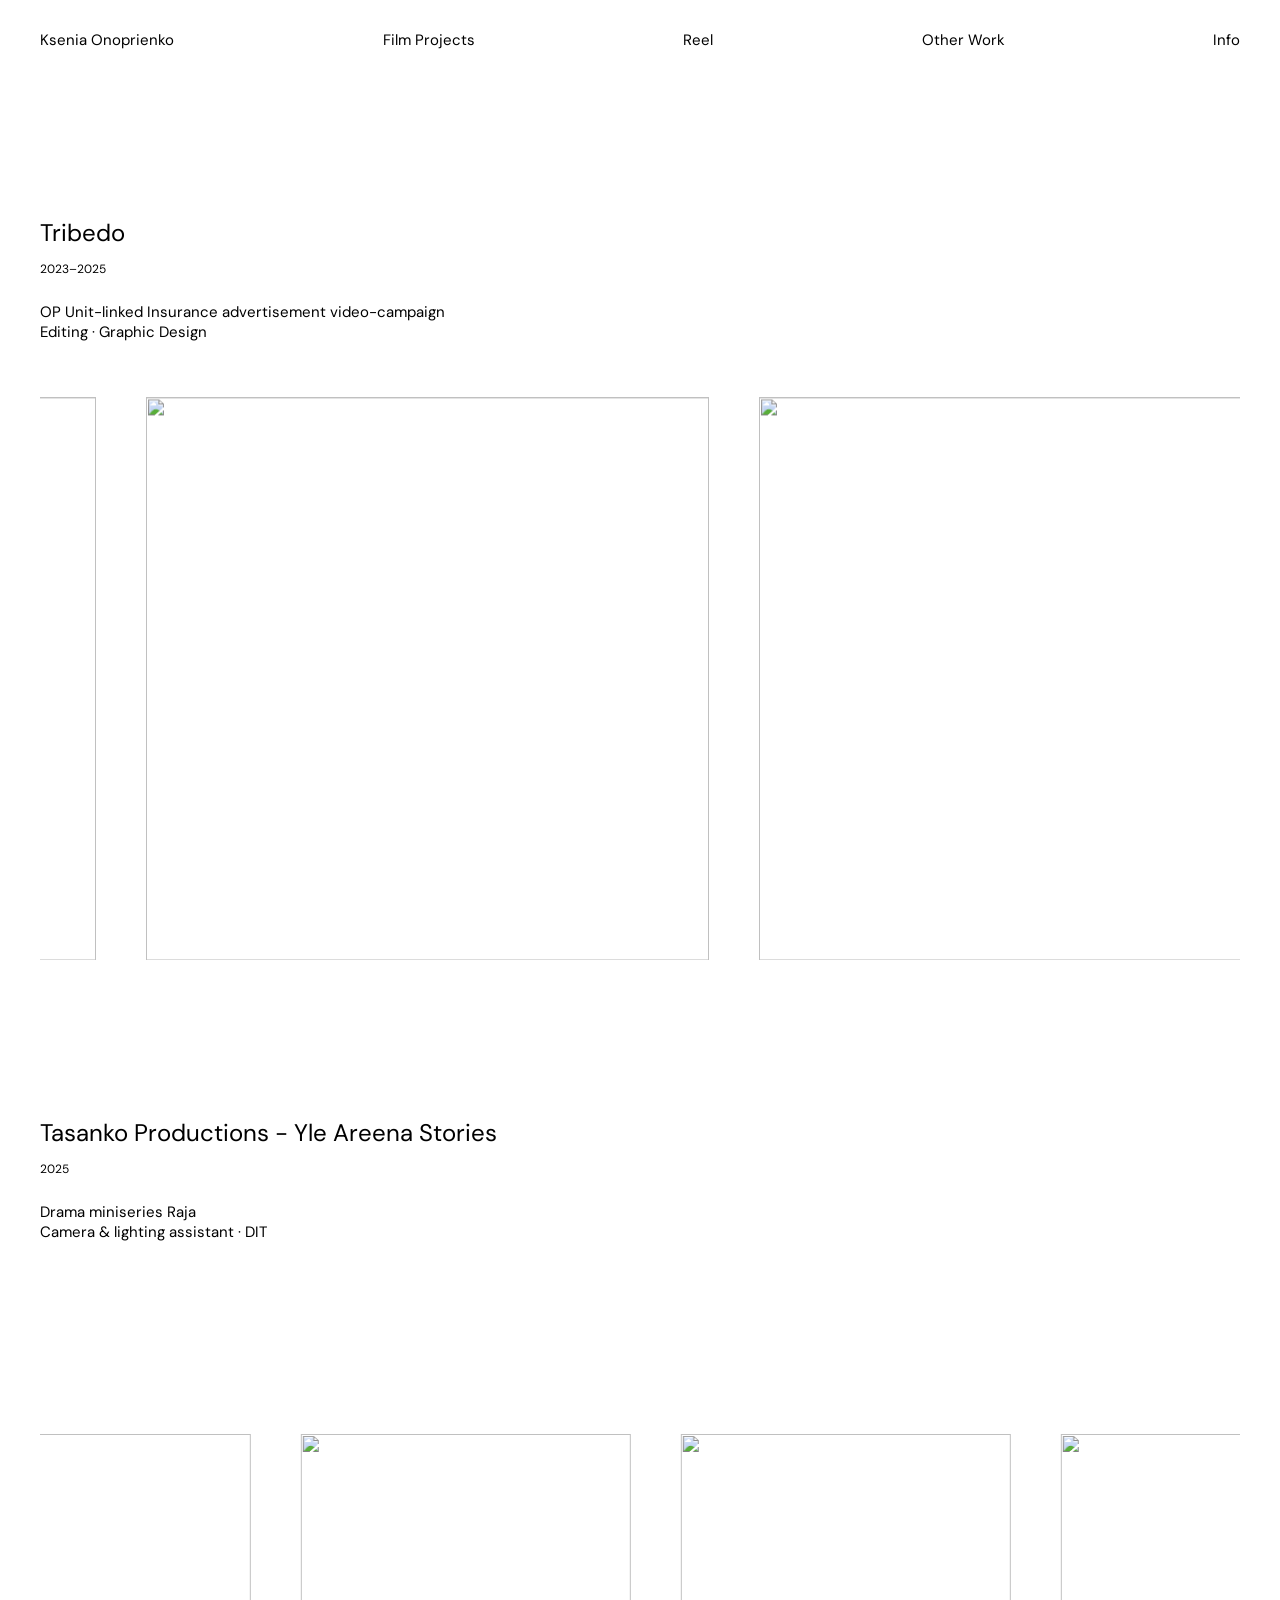
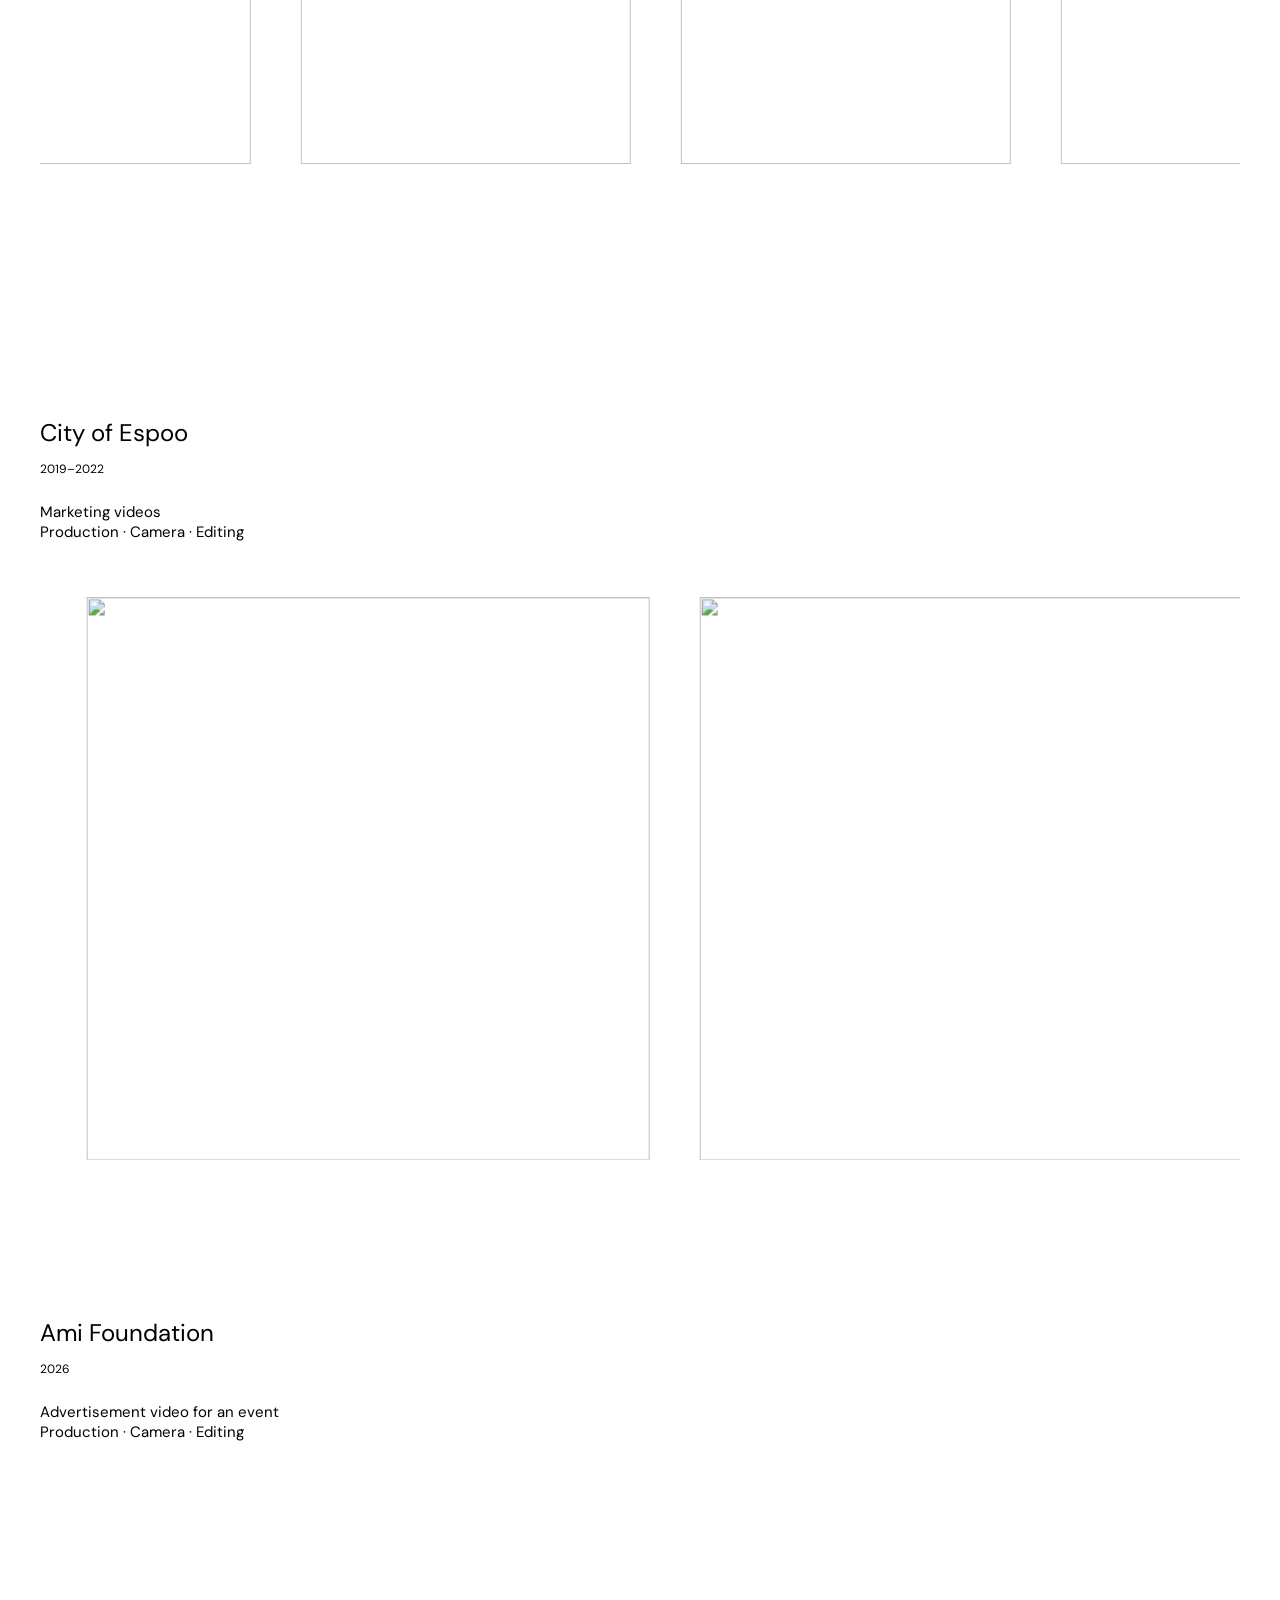
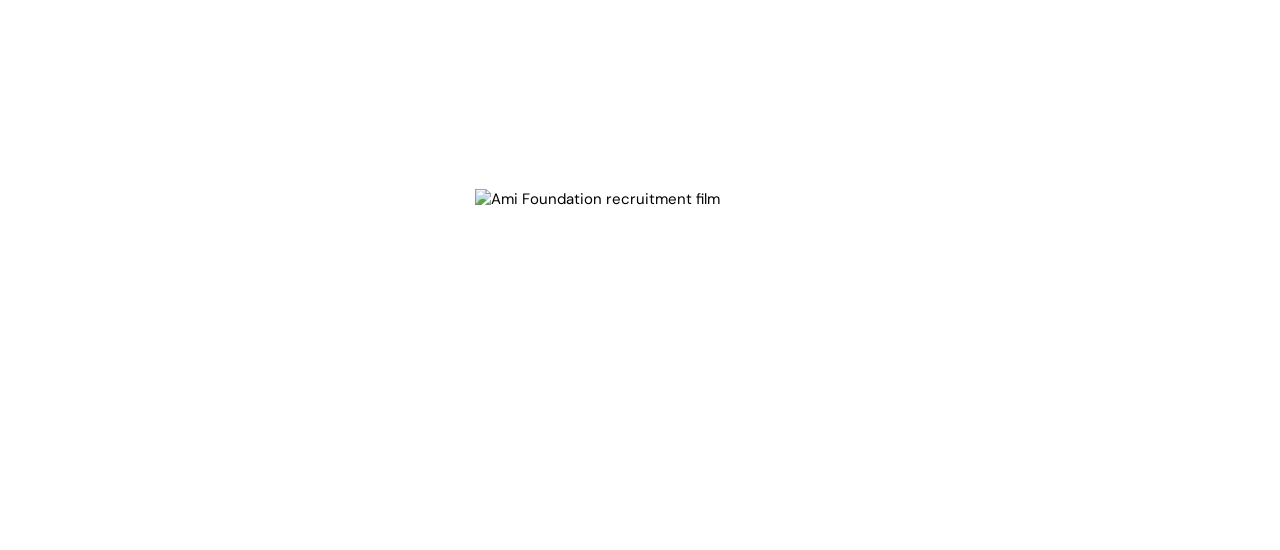
==== commercial.html @ 5c2813d4 "Add files via upload" ====
<!DOCTYPE html>
<html lang="en">

<head>

    <meta charset="UTF-8">

    <meta
        name="viewport"
        content="width=device-width, initial-scale=1.0"
    >

    <title>Commercial — Ksenia Onoprienko</title>

    <link
        rel="stylesheet"
        href="style.css"
    >

</head>


<body class="commercial-page">


<header>

    <nav>

        <!-- NAME -->

        <div class="site-name">

            <a href="index.html">
                Ksenia Onoprienko
            </a>

        </div>


        <!-- FILM PROJECTS -->

        <div class="menu-item">

            <a
                href="index.html"
                class="menu-button"
            >
                Film Projects
            </a>

            <div class="dropdown">

                <a
                    href="#"
                    class="project-trigger"
                    data-project="nakilla"
                >
                    Näkillä on limaiset hiukset
                </a>

                <a
                    href="#"
                    class="project-trigger"
                    data-project="mun-makuun"
                >
                    Mun makuun
                </a>

                <a
                    href="#"
                    class="project-trigger"
                    data-project="limbo"
                >
                    Limbo
                </a>

                <a
                    href="#"
                    class="project-trigger"
                    data-project="out-of-memory"
                >
                    Out of Memory
                </a>

            </div>

        </div>


        <!-- REEL -->

        <div class="menu-item">

            <a
                href="reel.html"
                class="menu-button"
            >
                Reel
            </a>

        </div>


        <!-- OTHER WORK -->

        <div class="menu-item">

            <button
                class="menu-button"
                type="button"
            >
                Other Work
            </button>

            <div class="dropdown">

                <a href="commercial.html">
                    Commercial
                </a>

                <a href="graphicdesign.html">
                    Graphic Design
                </a>

                <a href="photography.html">
                    Photography
                </a>

            </div>

        </div>


        <!-- INFO -->

        <div class="menu-item">

            <a
                href="info.html"
                class="menu-button"
            >
                Info
            </a>

        </div>

    </nav>

</header>



<main class="commercial">


    <!-- =========================
         TRIBEDO
         ========================= -->

    <section class="commercial-project tribedo-project">

        <div class="commercial-heading">

            <h1>Tribedo</h1>

            <p>
                <span class="project-year">2023–2025</span>
                <br>
                OP Unit-linked Insurance advertisement video-campaign
                <br>
                <span class="project-role">Editing · Graphic Design</span>
            </p>

        </div>


        <div class="commercial-images">

            <img
                src="https://res.cloudinary.com/hhucbfrh/image/upload/f_auto,q_auto,w_1800/commercial_1.jpg"
                alt="Tribedo project"
            >

            <img
                src="https://res.cloudinary.com/hhucbfrh/image/upload/f_auto,q_auto,w_1800/commercial_2.jpg"
                alt="Tribedo project"
            >

            <img
                src="https://res.cloudinary.com/hhucbfrh/image/upload/f_auto,q_auto,w_1800/commercial_3.jpg"
                alt="Tribedo project"
            >

        </div>

    </section>



    <!-- =========================
         RAJA
         ========================= -->

    <section class="commercial-project raja-project">

        <div class="commercial-heading">

            <h1>Tasanko Productions - Yle Areena Stories</h1>

            <p>
                <span class="project-year">2025</span>
                <br>
                Drama miniseries Raja
                <br>
                <span class="project-role">Camera & lighting assistant · DIT</span>
            </p>

        </div>


        <div class="commercial-images">

            <img
                src="https://res.cloudinary.com/hhucbfrh/image/upload/f_auto,q_auto,w_1200/commercial_4.jpg"
                alt="Raja — Yle Areena Stories"
            >

            <img
                src="https://res.cloudinary.com/hhucbfrh/image/upload/f_auto,q_auto,w_1200/commercial_5.jpg"
                alt="Raja — Yle Areena Stories"
            >

            <img
                src="https://res.cloudinary.com/hhucbfrh/image/upload/f_auto,q_auto,w_1200/commercial_6.jpg"
                alt="Raja — Yle Areena Stories"
            >

            <img
                src="https://res.cloudinary.com/hhucbfrh/image/upload/f_auto,q_auto,w_1200/commercial_7.jpg"
                alt="Raja — Yle Areena Stories"
            >

        </div>

    </section>



    <!-- =========================
         CITY OF ESPOO
         ========================= -->

    <section class="commercial-project espoo-project">

        <div class="commercial-heading">

            <h1>City of Espoo</h1>

            <p>
                <span class="project-year">2019–2022</span>
                <br>
                Marketing videos
                <br>
                <span class="project-role">Production · Camera · Editing</span>
            </p>

        </div>


        <div class="commercial-images">

            <img
                src="https://res.cloudinary.com/hhucbfrh/image/upload/f_auto,q_auto,w_1800/commercial_8.jpg"
                alt="City of Espoo marketing video"
            >

            <img
                src="https://res.cloudinary.com/hhucbfrh/image/upload/f_auto,q_auto,w_1800/commercial_9.jpg"
                alt="City of Espoo marketing video"
            >

            <img
                src="https://res.cloudinary.com/hhucbfrh/image/upload/f_auto,q_auto,w_1800/commercial_10.jpg"
                alt="City of Espoo marketing video"
            >

            <img
                src="https://res.cloudinary.com/hhucbfrh/image/upload/f_auto,q_auto,w_1800/commercial_11.jpg"
                alt="City of Espoo marketing video"
            >

            <img
                src="https://res.cloudinary.com/hhucbfrh/image/upload/f_auto,q_auto,w_1800/commercial_12.jpg"
                alt="City of Espoo marketing video"
            >

        </div>

    </section>



    <!-- =========================
         AMI FOUNDATION
         ========================= -->

    <section class="commercial-project ami-project">

        <div class="commercial-heading">

            <h1>Ami Foundation</h1>

            <p>
                <span class="project-year">2026</span>
                <br>
                Advertisement video for an event
                <br>
                <span class="project-role">Production · Camera · Editing</span>
            </p>

        </div>


        <div class="commercial-images">

            <img
                src="https://res.cloudinary.com/hhucbfrh/image/upload/f_auto,q_auto,w_1200/commercial_13.jpg"
                alt="Ami Foundation recruitment film"
            >

        </div>

    </section>


</main>



<!-- =========================
     FILM PROJECT OVERLAYS
     ========================= -->

<div
    class="project-overlay"
    id="nakilla-overlay"
>

    <div class="project-content">

        <div class="project-image">

            <img
                src="https://res.cloudinary.com/hhucbfrh/image/upload/f_auto,q_auto,w_1200/image_1.jpg"
                alt="Näkillä on limaiset hiukset"
            >

        </div>

        <div class="project-info">

            <h1>
                Näkillä on limaiset hiukset
            </h1>

            <p class="project-year">
                2026
            </p>

            <p class="project-description">
                A summer drama about a bittersweet
                reunion between cousins, where past and
                present collide and they find a world where
                nothing needs pretending.
            </p>

        </div>

    </div>

</div>



<div
    class="project-overlay"
    id="mun-makuun-overlay"
>

    <div class="project-content">

        <div class="project-image">

            <img
                src="https://res.cloudinary.com/hhucbfrh/image/upload/f_auto,q_auto,w_1200/image_2.jpg"
                alt="Mun makuun"
            >

        </div>

        <div class="project-info">

            <h1>Mun makuun</h1>

            <p class="project-year">
                2025
            </p>

            <p class="project-description">
                Feel-good romantic comedy that tells
                about Tiina's journey to self-love through
                heart candies.
            </p>

        </div>

    </div>

</div>



<div
    class="project-overlay"
    id="limbo-overlay"
>

    <div class="project-content">

        <div class="project-image">

            <img
                src="https://res.cloudinary.com/hhucbfrh/image/upload/f_auto,q_auto,w_1200/image_3.jpg"
                alt="Limbo"
            >

        </div>

        <div class="project-info">

            <h1>Limbo</h1>

            <p class="project-year">
                2022
            </p>

            <p class="project-description">
                In a surreal liminal space, Lydia grapples
                with her past to find peace and
                move forward.
            </p>

        </div>

    </div>

</div>



<div
    class="project-overlay"
    id="out-of-memory-overlay"
>

    <div class="project-content">

        <div class="project-image">

            <img
                src="https://res.cloudinary.com/hhucbfrh/image/upload/f_auto,q_auto,w_1200/image_4.jpg"
                alt="Out of Memory"
            >

        </div>

        <div class="project-info">

            <h1>Out of Memory</h1>

            <p class="project-year">
                2023
            </p>

            <p class="project-description">
                Sci-fi quest, where an outdated android and
                its friend embark on a quest for survival.
                But as the android doubts its worth, they
                must confront hard truths.
            </p>

        </div>

    </div>

</div>



<script src="script.js"></script>

</body>

</html>
---- style.css ----
@import url('https://fonts.googleapis.com/css2?family=DM+Sans&family=EB+Garamond&display=swap');

* {
    box-sizing: border-box;
}

html,
body {
    margin: 0;
    width: 100%;
    height: 100%;
}

html {
    -webkit-tap-highlight-color: transparent;
}

body {
    font-family: DM Sans, sans-serif;
    font-size: 15px;
    font-weight: 400;
    color: white;
    background: black;

    -webkit-font-smoothing: antialiased;
    -moz-osx-font-smoothing: grayscale;
}

a {
    color: inherit;
    text-decoration: none;
}

/* --------------------
   NAVIGATION
-------------------- */

header {
    position: fixed;
    top: 0;
    left: 0;

    width: 100vw;

    padding: 30px 40px 0 40px;

    z-index: 999;
}

nav {
    display: flex;
    justify-content: space-between;
    align-items: flex-start;

    width: 100%;
}

.site-name {
    font-weight: 400;
}

.menu-item {
    position: relative;
}

.menu-button {
    border: none;
    padding: 0;
    margin: 0;
    background: none;
    font-family: inherit;
    font-size: inherit;
    font-weight: inherit;
    color: inherit;
    cursor: pointer;
}

/* --------------------
   DROPDOWN MENUS
-------------------- */

.dropdown {
    display: none;

    position: absolute;
    top: 100%;
    left: 0;

    padding-top: 20px;

    white-space: nowrap;
}

.dropdown a {
    display: block;
    margin-bottom: 6px;
}

.menu-item:hover .dropdown {
    display: block;
}

/* --------------------
   HOMEPAGE
-------------------- */

.home {
    width: 100%;
    min-height: 100vh;

    background-size: cover;
    background-position: center;
    background-repeat: no-repeat;
}

/* =========================
   PROJECT OVERLAY
   ========================= */

.project-overlay {
    position: fixed;
    inset: 0;

    width: 100vw;
    height: 100vh;

    display: flex;
    justify-content: center;
    align-items: center;

    z-index: 500;

    opacity: 0;
    visibility: hidden;

    pointer-events: none;

    transition: opacity 0.35s ease,
                visibility 0.35s ease;
}

.project-overlay.active {
    opacity: 1;
    visibility: visible;
    pointer-events: auto;
}

/* Image + information box */

.project-content {
    display: flex;
    align-items: center;
    justify-content: center;

    gap: 50px;

    max-width: 1100px;
    max-height: 70vh;
}

/* Image */

.project-image {
    height: 60vh;
    max-height: 600px;
}

.project-image img {
    display: block;

    width: auto;
    height: 100%;

    object-fit: contain;
}


/* White information box */

.project-info {
    width: 320px;

    background: white;
    color: black;

    padding: 40px;

    display: flex;
    flex-direction: column;
    justify-content: center;
}


.project-info h1 {
    margin: 0 0 12px 0;

    font-size: 22px;
    font-weight: 400;
    line-height: 1.15;
}


.project-year {
    margin: 0 0 30px 0;

    font-size: 15px;
}


.project-description {
    margin: 0;

    font-size: 15px;
    line-height: 1.5;
}

.project-content {
    cursor: pointer;
}

/* --------------------
   MOBILE
-------------------- */

@media (max-width: 700px) {

    header {
        padding: 20px;
    }
}

/* REEL PAGE */

.reel-page {
    background: white;
    color: black;
}

.reel {
    position: fixed;
    top: 75px;
    left: 0;

    width: 100vw;
    height: calc(100vh - 75px);

    display: flex;
    justify-content: center;
    align-items: flex-end;

    padding-bottom: 40px;

    box-sizing: border-box;
}

.reel-video {
    width: 85vw;
    max-width: 1100px;
    aspect-ratio: 16 / 9;
}

.reel-video iframe {
    width: 100%;
    height: 100%;
    border: 0;
    display: block;
}

/* =========================
   COMMERCIAL PAGE
   ========================= */

.commercial-page {
    background: white;
    color: black;
    overflow-x: hidden;
}


/* --------------------
   COMMERCIAL CONTENT
-------------------- */

.commercial {
    width: 100%;
    padding-top: 150px;
}


.commercial-project {
    width: 100%;
    min-height: 100vh;

    padding: 70px 40px 30px;
}


/* --------------------
   PROJECT INFORMATION
-------------------- */

/* Project title */

.commercial-heading h1 {
    margin: 0 0 8px 0;
    font-size: 24px;
    font-weight: 400;
    line-height: 1.1;
}

.commercial-heading .project-year {
    display: block;
    font-size: 12px;
    margin-bottom: 5px;
}

.commercial-heading .project-role {
    display: block;
    font-size: 15px;
    line-height: 1.45;
}

/* Horizontal projects */

.tribedo-project .commercial-heading,
.espoo-project .commercial-heading {
    margin-bottom: 20px;
}


/* Vertical projects */

.raja-project .commercial-heading,
.ami-project .commercial-heading {
    margin-bottom: 40px;
}

/* --------------------
   IMAGE LINE
-------------------- */

.commercial-images img {
    display: block;

    width: 44vw;
    max-width: 700px;
    height: auto;

    flex-shrink: 0;
}

.ami-project .commercial-images {
    display: flex;
    justify-content: center;
    align-items: center;
}

.commercial-images {
    position: relative;
    width: 100%;
    height: 70vh;
    overflow: hidden;
    display: block;
    padding: 0;
}

.commercial-conveyor-track {
    position: absolute;

    left: 0;
    top: 50%;

    display: flex;
    align-items: center;

    width: max-content;

    height: auto;

    will-change: transform;
}

.commercial-loop-image {
    display: block;
    flex-shrink: 0;

    position: relative;

    transform-origin: center center;

    transition:
        transform 0.25s ease;

    user-select: none;
    -webkit-user-drag: none;
}

.commercial-loop-image:hover {
    transform: scale(1.08);
}

/* --------------------
   PROJECT SPACING
-------------------- */

.tribedo-project,
.raja-project,
.espoo-project,
.ami-project {
    min-height: 100vh;
}


.ami-project .commercial-images img {
    width: min(28vw, 330px);
}



/* --------------------
   MOBILE
-------------------- */

@media (max-width: 700px) {

    .commercial {
        padding-top: 90px;
    }


    .commercial-project {
        min-height: auto;

        padding:
            70px
            20px
            130px;
    }


    .commercial-heading {
        margin-bottom: 40px;
    }


    .commercial-heading h1 {
        font-size: 21px;
    }


    .commercial-heading p {
        font-size: 14px;
    }


    /*
     * On mobile, keep the same
     * concept but make the images
     * smaller so the composition
     * remains visible.
     */

    .commercial-images {
        justify-content: center;

        padding:
            20px 0
            80px;
    }


    .commercial-images img {
        width: 75vw;
    }


    .commercial-images img:nth-child(1) {
        transform:
            translateX(15vw);
    }


    .commercial-images img:nth-child(2) {
        transform:
            translateX(0);
    }


    .commercial-images img:nth-child(3) {
        transform:
            translateX(-15vw);
    }


    .commercial-images img:nth-child(4) {
        transform:
            translateX(-30vw);
    }


    .commercial-images img:nth-child(5) {
        transform:
            translateX(-45vw);
    }


    .raja-project .commercial-images img,
    .ami-project .commercial-images img {
        width: 55vw;
    }

}

/* --------------------
   GRAPHIC DESIGN PAGE
-------------------- */

.graphicdesign-page {
    background: white;
    color: black;
    overflow: hidden;
}

.graphicdesign {
    position: fixed;
    top: 0;
    left: 0;
    right: 0;
    bottom: 0;

    width: 70vw;
    height: 70vh;

    display: flex;
    justify-content: center;
    align-items: center;

    margin: auto;

    overflow: hidden;
}

.graphic-slide {
    position: absolute;
    top: 0;
    left: 0;

    width: 100%;
    height: 100%;

    opacity: 0;
    transition: opacity 0.9s ease;
}

.graphic-slide.active {
    opacity: 1;
}

.graphic-slide img {
    width: 100%;
    height: 100%;

    object-fit: contain;
    object-position: center;

    display: block;
}

/* --------------------
   PHOTOGRAPHY PAGE
-------------------- */

.photography-page {
    background: white;
    color: black;
    overflow: hidden;
}

.photography {
    position: fixed;
    inset: 0;
    width: 100vw;
    height: 100vh;
    overflow: hidden;
}

.photo-stage {
    position: absolute;
    inset: 0;
    width: 100%;
    height: 100%;
}

.photo-stage img {
    position: absolute;

    left: 0;
    top: 0;

    width: 700px;
    height: auto;

    transform: translate(-50%, -50%) scale(0.7);

    pointer-events: none;
    user-select: none;

    opacity: 1;
}

.photo-counter {
    position: fixed;
    right: 40px;
    bottom: 30px;
    z-index: 1000;

    font-size: 15px;
    font-weight: 400;
    color: black;

    pointer-events: none;
}

/* --------------------
   INFO PAGE
-------------------- */

.info-page {
    background: white;
    color: black;
}

.info-page .site-name,
.info-page .menu-item:first-of-type .menu-button,
.info-page .menu-item:first-of-type .dropdown a {
    color: white;
}

.info-image {
    position: fixed;
    top: 0;
    left: 0;

    width: 45vw;
    height: 100vh;
}

.info-image img {
    width: 100%;
    height: 100%;

    object-fit: cover;
    display: block;
}

.info-text {
    position: fixed;
    top: 0;
    right: 0;

    width: 55vw;
    height: 100vh;

    display: flex;
    flex-direction: column;
    justify-content: center;
    align-items: center;

    text-align: left;
}

.info-text p {
    width: 400px;
    margin: 0;
}

.info-text p + p {
    margin-top: 30px;
}

.info-text a {
    color: inherit;
    text-decoration: none;
}

.info-text .email {
    font-family: "EB Garamond", serif;
}

.info-text a:hover {
    text-decoration: underline;
}
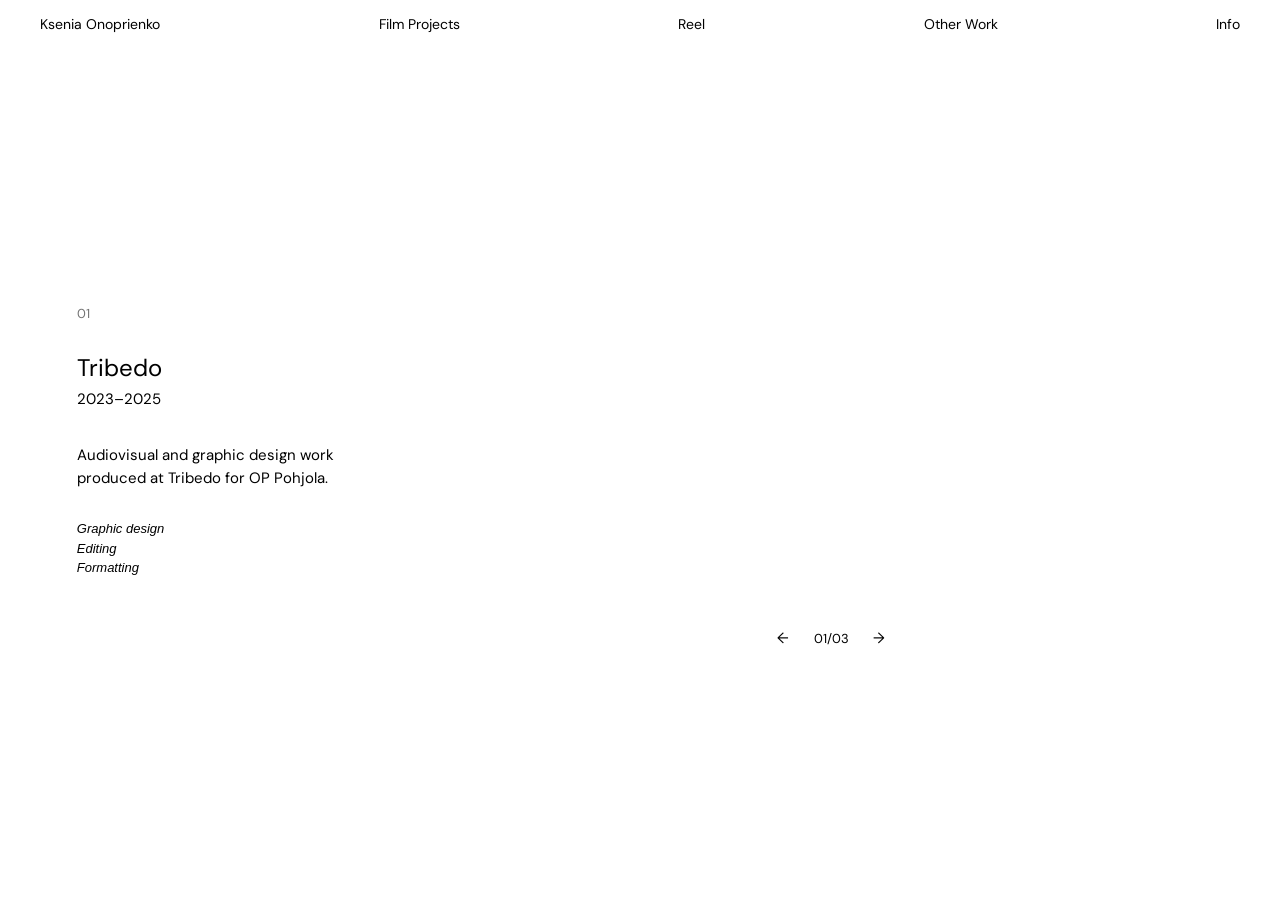
==== commit 760afca9: "Add files via upload" ====
--- a/commercial.html
+++ b/commercial.html
@@ -27,18 +27,13 @@
 
     <nav>
 
-        <!-- NAME -->
-
-        <div class="site-name">
-
-            <a href="index.html">
-                Ksenia Onoprienko
-            </a>
-
-        </div>
-
-
-        <!-- FILM PROJECTS -->
+        <a
+            href="index.html"
+            class="site-name"
+        >
+            Ksenia Onoprienko
+        </a>
+
 
         <div class="menu-item">
 
@@ -88,21 +83,13 @@
         </div>
 
 
-        <!-- REEL -->
-
-        <div class="menu-item">
-
-            <a
-                href="reel.html"
-                class="menu-button"
-            >
-                Reel
-            </a>
-
-        </div>
-
-
-        <!-- OTHER WORK -->
+        <a
+            href="reel.html"
+            class="menu-button"
+        >
+            Reel
+        </a>
+
 
         <div class="menu-item">
 
@@ -132,219 +119,500 @@
         </div>
 
 
-        <!-- INFO -->
-
-        <div class="menu-item">
-
-            <a
-                href="info.html"
-                class="menu-button"
-            >
-                Info
-            </a>
-
-        </div>
+        <a
+            href="info.html"
+            class="menu-button"
+        >
+            Info
+        </a>
 
     </nav>
 
 </header>
 
 
-
-<main class="commercial">
+<div id="smooth-wrapper">
+
+    <div id="smooth-content">
+
+
+        <main class="commercial">
+
+
+            <!-- =========================
+                 TRIBEDO
+            ========================= -->
+
+            <section
+                class="commercial-project commercial-horizontal"
+            >
+
+                <div class="commercial-text">
+
+                    <div class="commercial-number">
+                        01
+                    </div>
+
+                    <h1>
+                        Tribedo
+                    </h1>
+
+                    <p class="commercial-year">
+                        2023–2025
+                    </p>
+
+                    <p class="commercial-description">
+                       Audiovisual and graphic design work
+                        produced at Tribedo for OP Pohjola.
+                    </p>
+
+                    <p class="commercial-role">
+                        Graphic design<br>
+                        Editing<br>
+                        Formatting
+                    </p>
+
+                </div>
+
+
+                <div
+                    class="commercial-gallery"
+                    data-project="tribedo"
+                >
+
+                    <div class="commercial-gallery-image">
+
+                        <video
+                            muted
+                            loop
+                            playsinline
+                            preload="metadata"
+                            data-video="commercial_video_1.mp4"
+                        ></video>
+
+                    </div>
+
+
+                    <div class="commercial-gallery-controls">
+
+                        <button
+                            class="gallery-prev"
+                            type="button"
+                        >
+                            ←
+                        </button>
+
+                        <span class="gallery-counter">
+                            01/03
+                        </span>
+
+                        <button
+                            class="gallery-next"
+                            type="button"
+                        >
+                            →
+                        </button>
+
+                    </div>
+
+                </div>
+
+            </section>
+
+                        <!-- TRIBEDO OUTTAKES -->
+            <section class="commercial-outtakes">
+
+                <div class="outtakes-header">
+                    <span>Outtakes</span>
+                </div>
+
+                <div class="outtakes-grid">
+
+                    <img
+                        src="https://res.cloudinary.com/hhucbfrh/image/upload/f_auto,q_auto,w_1600/commercial_outtake_1.jpg"
+                        alt=""
+                    >
+
+                    <img
+                        src="https://res.cloudinary.com/hhucbfrh/image/upload/f_auto,q_auto,w_1600/commercial_outtake_2.jpg"
+                        alt=""
+                    >
+
+                    <img
+                        src="https://res.cloudinary.com/hhucbfrh/image/upload/f_auto,q_auto,w_1600/commercial_outtake_3.jpg"
+                        alt=""
+                    >
+
+                    <img
+                        src="https://res.cloudinary.com/hhucbfrh/image/upload/f_auto,q_auto,w_1600/commercial_outtake_4.jpg"
+                        alt=""
+                    >
+
+                </div>
+
+            </section>
+
+
+
+            <!-- =========================
+                 RAJA
+            ========================= -->
+
+            <section
+                class="commercial-project commercial-vertical"
+            >
+
+                <div class="commercial-text">
+
+                    <div class="commercial-number">
+                        02
+                    </div>
+
+                    <h1>
+                        Raja
+                    </h1>
+
+                    <p class="commercial-year">
+                        2025
+                    </p>
+
+                    <p class="commercial-description">
+                        Four-part drama miniseries produced
+                        for Yle Areena Stories by Tasanko Productions Oy.
+                    </p>
+
+                    <p class="commercial-role">
+                        Camera & lighting assistant<br>
+                        DIT
+                    </p>
+
+                </div>
+
+
+                <div
+                    class="commercial-gallery"
+                    data-project="raja"
+                >
+
+                    <div class="commercial-gallery-image">
+
+                        <video
+                            muted
+                            loop
+                            playsinline
+                            preload="metadata"
+                            data-video="commercial_video_4.mp4"
+                        ></video>
+
+                    </div>
+
+
+                    <div class="commercial-gallery-controls">
+
+                        <button
+                            class="gallery-prev"
+                            type="button"
+                        >
+                            ←
+                        </button>
+
+                        <span class="gallery-counter">
+                            01/04
+                        </span>
+
+                        <button
+                            class="gallery-next"
+                            type="button"
+                        >
+                            →
+                        </button>
+
+                    </div>
+
+                </div>
+
+            </section>
+
+            <!-- RAJA OUTTAKES -->
+            <section class="commercial-outtakes">
+
+                <div class="outtakes-header">
+                    <span>Outtakes</span>
+                </div>
+
+                <div class="outtakes-grid">
+
+                    <img
+                        src="https://res.cloudinary.com/hhucbfrh/image/upload/f_auto,q_auto,w_1600/commercial_outtake_5.jpg"
+                        alt=""
+                    >
+
+                    <img
+                        src="https://res.cloudinary.com/hhucbfrh/image/upload/f_auto,q_auto,w_1600/commercial_outtake_6.jpg"
+                        alt=""
+                    >
+
+                    <img
+                        src="https://res.cloudinary.com/hhucbfrh/image/upload/f_auto,q_auto,w_1600/commercial_outtake_7.jpg"
+                        alt=""
+                    >
+
+                    <img
+                        src="https://res.cloudinary.com/hhucbfrh/image/upload/f_auto,q_auto,w_1600/commercial_outtake_8.jpg"
+                        alt=""
+                    >
+
+                </div>
+
+                <div class="commercial-photo-credit outtakes-credit">
+                    © Lauri Karo
+                </div>
+
+            </section>
+
+
+            <!-- =========================
+                 CITY OF ESPOO
+            ========================= -->
+
+            <section
+                class="commercial-project commercial-horizontal"
+            >
+
+                <div class="commercial-text">
+
+                    <div class="commercial-number">
+                        03
+                    </div>
+
+                    <h1>
+                        City of Espoo
+                    </h1>
+
+                    <p class="commercial-year">
+                        2019–2022
+                    </p>
+
+                    <p class="commercial-description">
+                        Marketing videos created for the City
+                        of Espoo's upper secondary schools,
+                        joint application campaigns and
+                        new curriculum.
+                    </p>
+
+                    <p class="commercial-role">
+                        Producer<br>
+                        Cinematographer<br>
+                        Editor
+                    </p>
+
+                </div>
+
+
+                <div
+                    class="commercial-gallery"
+                    data-project="espoo"
+                >
+
+                        <div class="commercial-gallery-image">
+
+                            <video
+                                muted
+                                loop
+                                playsinline
+                                preload="metadata"
+                                data-video="commercial_video_7.mp4"
+                            ></video>
+
+                        </div>
+
+
+                    <div class="commercial-gallery-controls">
+
+                        <button
+                            class="gallery-prev"
+                            type="button"
+                        >
+                            ←
+                        </button>
+
+                        <span class="gallery-counter">
+                            01/05
+                        </span>
+
+                        <button
+                            class="gallery-next"
+                            type="button"
+                        >
+                            →
+                        </button>
+
+                    </div>
+
+                </div>
+
+            </section>
 
 
     <!-- =========================
-         TRIBEDO
-         ========================= -->
-
-    <section class="commercial-project tribedo-project">
-
-        <div class="commercial-heading">
-
-            <h1>Tribedo</h1>
-
-            <p>
-                <span class="project-year">2023–2025</span>
-                <br>
-                OP Unit-linked Insurance advertisement video-campaign
-                <br>
-                <span class="project-role">Editing · Graphic Design</span>
-            </p>
-
-        </div>
-
-
-        <div class="commercial-images">
+        AMI FOUNDATION
+    ========================= -->
+
+    <section
+        class="commercial-project commercial-vertical ami-project"
+    >
+
+        <div class="commercial-text">
+
+            <div class="commercial-number">
+                04
+            </div>
+
+            <h1>
+                Ami Foundation
+            </h1>
+
+            <p class="commercial-year">
+                2026
+            </p>
+
+            <p class="commercial-description">
+                Marketing video created for
+                an event at
+                the Ami Foundation.
+            </p>
+
+            <p class="commercial-role">
+                Producer<br>
+                Cinematographer<br>
+                Editor
+            </p>
+
+        </div>
+
+
+        <div
+            class="commercial-gallery"
+            data-project="ami"
+        >
+
+            <div class="commercial-gallery-image">
+
+                <video
+                    muted
+                    loop
+                    playsinline
+                    preload="metadata"
+                    data-video="commercial_video_9.mov"
+                ></video>
+
+            </div>
+
+        </div>
+
+    </section>
+
+
+    <!-- =========================
+        YOU ARE WHAT YOU EAT
+    ========================= -->
+
+    <section
+        class="commercial-project commercial-horizontal"
+    >
+
+        <div class="commercial-text">
+
+            <div class="commercial-number">
+                05
+            </div>
+
+            <h1>
+                You Are What You Eat
+            </h1>
+
+            <p class="commercial-year">
+                2022
+            </p>
+
+            <p class="commercial-description">
+                Production work on the 5th season
+                of You Are What You Eat
+                at Mediawan Finland Oy.
+            </p>
+
+            <p class="commercial-role">
+                Production assistant
+            </p>
+
+        </div>
+
+
+            <div class="commercial-gallery commercial-still">
+
+                <div class="commercial-gallery-image">
+
+                    <img
+                        src="https://res.cloudinary.com/hhucbfrh/image/upload/v1790634877/commercial_14.jpg"
+                        alt="You Are What You Eat"
+                    >
+
+                </div>
+
+                <div class="commercial-photo-credit">
+                    © Mediawan Finland Oy
+                </div>
+
+            </div>
+
+    </section>
+
+
+    <!-- =========================
+        YOU ARE WHAT YOU EAT OUTTAKES
+    ========================= -->
+
+    <section class="commercial-outtakes">
+
+        <div class="outtakes-header">
+            <span>Outtakes</span>
+        </div>
+
+        <div class="outtakes-grid">
 
             <img
-                src="https://res.cloudinary.com/hhucbfrh/image/upload/f_auto,q_auto,w_1800/commercial_1.jpg"
-                alt="Tribedo project"
+                src="https://res.cloudinary.com/hhucbfrh/image/upload/f_auto,q_auto,w_1600/commercial_outtake_11.jpg"
+                alt=""
             >
 
             <img
-                src="https://res.cloudinary.com/hhucbfrh/image/upload/f_auto,q_auto,w_1800/commercial_2.jpg"
-                alt="Tribedo project"
+                src="https://res.cloudinary.com/hhucbfrh/image/upload/f_auto,q_auto,w_1600/commercial_outtake_12.jpg"
+                alt=""
             >
 
             <img
-                src="https://res.cloudinary.com/hhucbfrh/image/upload/f_auto,q_auto,w_1800/commercial_3.jpg"
-                alt="Tribedo project"
+                src="https://res.cloudinary.com/hhucbfrh/image/upload/f_auto,q_auto,w_1600/commercial_outtake_13.jpg"
+                alt=""
+            >
+
+            <img
+                src="https://res.cloudinary.com/hhucbfrh/image/upload/f_auto,q_auto,w_1600/commercial_outtake_14.jpg"
+                alt=""
             >
 
         </div>
 
     </section>
-
-
-
-    <!-- =========================
-         RAJA
-         ========================= -->
-
-    <section class="commercial-project raja-project">
-
-        <div class="commercial-heading">
-
-            <h1>Tasanko Productions - Yle Areena Stories</h1>
-
-            <p>
-                <span class="project-year">2025</span>
-                <br>
-                Drama miniseries Raja
-                <br>
-                <span class="project-role">Camera & lighting assistant · DIT</span>
-            </p>
-
-        </div>
-
-
-        <div class="commercial-images">
-
-            <img
-                src="https://res.cloudinary.com/hhucbfrh/image/upload/f_auto,q_auto,w_1200/commercial_4.jpg"
-                alt="Raja — Yle Areena Stories"
-            >
-
-            <img
-                src="https://res.cloudinary.com/hhucbfrh/image/upload/f_auto,q_auto,w_1200/commercial_5.jpg"
-                alt="Raja — Yle Areena Stories"
-            >
-
-            <img
-                src="https://res.cloudinary.com/hhucbfrh/image/upload/f_auto,q_auto,w_1200/commercial_6.jpg"
-                alt="Raja — Yle Areena Stories"
-            >
-
-            <img
-                src="https://res.cloudinary.com/hhucbfrh/image/upload/f_auto,q_auto,w_1200/commercial_7.jpg"
-                alt="Raja — Yle Areena Stories"
-            >
-
-        </div>
-
-    </section>
-
-
-
-    <!-- =========================
-         CITY OF ESPOO
-         ========================= -->
-
-    <section class="commercial-project espoo-project">
-
-        <div class="commercial-heading">
-
-            <h1>City of Espoo</h1>
-
-            <p>
-                <span class="project-year">2019–2022</span>
-                <br>
-                Marketing videos
-                <br>
-                <span class="project-role">Production · Camera · Editing</span>
-            </p>
-
-        </div>
-
-
-        <div class="commercial-images">
-
-            <img
-                src="https://res.cloudinary.com/hhucbfrh/image/upload/f_auto,q_auto,w_1800/commercial_8.jpg"
-                alt="City of Espoo marketing video"
-            >
-
-            <img
-                src="https://res.cloudinary.com/hhucbfrh/image/upload/f_auto,q_auto,w_1800/commercial_9.jpg"
-                alt="City of Espoo marketing video"
-            >
-
-            <img
-                src="https://res.cloudinary.com/hhucbfrh/image/upload/f_auto,q_auto,w_1800/commercial_10.jpg"
-                alt="City of Espoo marketing video"
-            >
-
-            <img
-                src="https://res.cloudinary.com/hhucbfrh/image/upload/f_auto,q_auto,w_1800/commercial_11.jpg"
-                alt="City of Espoo marketing video"
-            >
-
-            <img
-                src="https://res.cloudinary.com/hhucbfrh/image/upload/f_auto,q_auto,w_1800/commercial_12.jpg"
-                alt="City of Espoo marketing video"
-            >
-
-        </div>
-
-    </section>
-
-
-
-    <!-- =========================
-         AMI FOUNDATION
-         ========================= -->
-
-    <section class="commercial-project ami-project">
-
-        <div class="commercial-heading">
-
-            <h1>Ami Foundation</h1>
-
-            <p>
-                <span class="project-year">2026</span>
-                <br>
-                Advertisement video for an event
-                <br>
-                <span class="project-role">Production · Camera · Editing</span>
-            </p>
-
-        </div>
-
-
-        <div class="commercial-images">
-
-            <img
-                src="https://res.cloudinary.com/hhucbfrh/image/upload/f_auto,q_auto,w_1200/commercial_13.jpg"
-                alt="Ami Foundation recruitment film"
-            >
-
-        </div>
-
-    </section>
-
-
-</main>
-
 
 
 <!-- =========================
      FILM PROJECT OVERLAYS
-     ========================= -->
+========================= -->
+
 
 <div
+    id="nakilla-overlay"
     class="project-overlay"
-    id="nakilla-overlay"
 >
 
     <div class="project-content">
@@ -352,7 +620,7 @@
         <div class="project-image">
 
             <img
-                src="https://res.cloudinary.com/hhucbfrh/image/upload/f_auto,q_auto,w_1200/image_1.jpg"
+                src="https://res.cloudinary.com/hhucbfrh/image/upload/f_auto,q_auto,w_1600/image_1.jpg"
                 alt="Näkillä on limaiset hiukset"
             >
 
@@ -369,10 +637,8 @@
             </p>
 
             <p class="project-description">
-                A summer drama about a bittersweet
-                reunion between cousins, where past and
-                present collide and they find a world where
-                nothing needs pretending.
+                A coming-of-age summer drama about
+                friendship, family trauma and nostalgia.
             </p>
 
         </div>
@@ -382,10 +648,9 @@
 </div>
 
 
-
 <div
+    id="mun-makuun-overlay"
     class="project-overlay"
-    id="mun-makuun-overlay"
 >
 
     <div class="project-content">
@@ -393,7 +658,7 @@
         <div class="project-image">
 
             <img
-                src="https://res.cloudinary.com/hhucbfrh/image/upload/f_auto,q_auto,w_1200/image_2.jpg"
+                src="https://res.cloudinary.com/hhucbfrh/image/upload/f_auto,q_auto,w_1600/image_1.jpg"
                 alt="Mun makuun"
             >
 
@@ -401,16 +666,17 @@
 
         <div class="project-info">
 
-            <h1>Mun makuun</h1>
+            <h1>
+                Mun makuun
+            </h1>
 
             <p class="project-year">
                 2025
             </p>
 
             <p class="project-description">
-                Feel-good romantic comedy that tells
-                about Tiina's journey to self-love through
-                heart candies.
+                A feel-good romantic comedy exploring
+                attraction, identity and relationships.
             </p>
 
         </div>
@@ -420,10 +686,9 @@
 </div>
 
 
-
 <div
+    id="limbo-overlay"
     class="project-overlay"
-    id="limbo-overlay"
 >
 
     <div class="project-content">
@@ -431,7 +696,7 @@
         <div class="project-image">
 
             <img
-                src="https://res.cloudinary.com/hhucbfrh/image/upload/f_auto,q_auto,w_1200/image_3.jpg"
+                src="https://res.cloudinary.com/hhucbfrh/image/upload/f_auto,q_auto,w_1600/image_1.jpg"
                 alt="Limbo"
             >
 
@@ -439,16 +704,17 @@
 
         <div class="project-info">
 
-            <h1>Limbo</h1>
+            <h1>
+                Limbo
+            </h1>
 
             <p class="project-year">
                 2022
             </p>
 
             <p class="project-description">
-                In a surreal liminal space, Lydia grapples
-                with her past to find peace and
-                move forward.
+                A surreal journey through a strange
+                and ambiguous liminal space.
             </p>
 
         </div>
@@ -458,10 +724,9 @@
 </div>
 
 
-
 <div
+    id="out-of-memory-overlay"
     class="project-overlay"
-    id="out-of-memory-overlay"
 >
 
     <div class="project-content">
@@ -469,7 +734,7 @@
         <div class="project-image">
 
             <img
-                src="https://res.cloudinary.com/hhucbfrh/image/upload/f_auto,q_auto,w_1200/image_4.jpg"
+                src="https://res.cloudinary.com/hhucbfrh/image/upload/f_auto,q_auto,w_1600/image_1.jpg"
                 alt="Out of Memory"
             >
 
@@ -477,17 +742,17 @@
 
         <div class="project-info">
 
-            <h1>Out of Memory</h1>
+            <h1>
+                Out of Memory
+            </h1>
 
             <p class="project-year">
                 2023
             </p>
 
             <p class="project-description">
-                Sci-fi quest, where an outdated android and
-                its friend embark on a quest for survival.
-                But as the android doubts its worth, they
-                must confront hard truths.
+                A science-fiction quest exploring
+                memory, identity and digital space.
             </p>
 
         </div>
@@ -497,9 +762,24 @@
 </div>
 
 
+<!-- =========================
+     GSAP
+========================= -->
+
+<script src="https://cdn.jsdelivr.net/npm/gsap@3.13.0/dist/gsap.min.js"></script>
+
+<script src="https://cdn.jsdelivr.net/npm/gsap@3.13.0/dist/ScrollTrigger.min.js"></script>
+
+<script src="https://cdn.jsdelivr.net/npm/gsap@3.13.0/dist/ScrollSmoother.min.js"></script>
+
+
+<!-- =========================
+     YOUR SCRIPT
+========================= -->
 
 <script src="script.js"></script>
 
+
 </body>
 
 </html>
--- a/style.css
+++ b/style.css
@@ -17,7 +17,7 @@
 
 body {
     font-family: DM Sans, sans-serif;
-    font-size: 15px;
+    font-size: 14px;
     font-weight: 400;
     color: white;
     background: black;
@@ -42,7 +42,7 @@
 
     width: 100vw;
 
-    padding: 30px 40px 0 40px;
+    padding: 15px 40px 0 40px;
 
     z-index: 999;
 }
@@ -268,7 +268,7 @@
 
 /* =========================
    COMMERCIAL PAGE
-   ========================= */
+========================= */
 
 .commercial-page {
     background: white;
@@ -276,237 +276,492 @@
     overflow-x: hidden;
 }
 
-
-/* --------------------
-   COMMERCIAL CONTENT
--------------------- */
+/* =========================
+   COMMERCIAL SMOOTH SCROLL
+========================= */
+
+#smooth-wrapper {
+    position: fixed;
+
+    top: 0;
+    left: 0;
+    right: 0;
+    bottom: 0;
+
+    width: 100%;
+    height: 100%;
+
+    overflow: hidden;
+}
+
+
+#smooth-content {
+    width: 100%;
+    overflow: visible;
+}
+
+/* =========================
+   COMMERCIAL CONTAINER
+========================= */
 
 .commercial {
     width: 100%;
-    padding-top: 150px;
-}
-
+}
+
+
+/* =========================
+   PROJECT
+========================= */
 
 .commercial-project {
     width: 100%;
     min-height: 100vh;
 
-    padding: 70px 40px 30px;
-}
-
-
-/* --------------------
-   PROJECT INFORMATION
--------------------- */
-
-/* Project title */
-
-.commercial-heading h1 {
+    padding: 80px 6vw;
+
+    display: flex;
+    align-items: center;
+    justify-content: space-between;
+
+    gap: 8vw;
+}
+
+
+/* =========================
+   PROJECT TEXT
+========================= */
+
+.commercial-text {
+    flex: 0 0 22vw;
+    max-width: 280px;
+    align-self: center;
+}
+
+
+.commercial-number {
+    margin-bottom: 35px;
+
+    font-size: 13px;
+    line-height: 1;
+
+    opacity: 0.55;
+}
+
+
+.commercial-text h1 {
     margin: 0 0 8px 0;
+
     font-size: 24px;
+    line-height: 1.1;
     font-weight: 400;
-    line-height: 1.1;
-}
-
-.commercial-heading .project-year {
+}
+
+
+.commercial-year {
+    margin: 0 0 35px 0;
+
+    font-size: 15px;
+    line-height: 1.3;
+}
+
+
+.commercial-role {
+    margin: 0 0 15px 0;
+
+    font-size: 13px;
+    line-height: 1.5;
+    font-style: italic;
+}
+
+
+.commercial-description {
+    margin: 0 0 30px 0;
+
+    max-width: 320px;
+
+    font-size: 15px;
+    line-height: 1.5;
+}
+
+
+/* =========================
+   GALLERY
+========================= */
+
+.commercial-gallery {
+    flex: 1;
+
+    min-width: 0;
+
+    display: flex;
+    flex-direction: column;
+
+    align-items: center;
+    justify-content: center;
+}
+
+.commercial-still .commercial-gallery-image {
+    width: min(55vw, 850px);
+}
+
+.commercial-still .commercial-gallery-image img {
     display: block;
-    font-size: 12px;
-    margin-bottom: 5px;
-}
-
-.commercial-heading .project-role {
+    width: 100%;
+    height: auto;
+    object-fit: contain;
+}
+
+.commercial-still .commercial-photo-credit {
+    width: min(55vw, 850px);
+    text-align: left;
+}
+
+/* =========================
+   IMAGE AREA
+========================= */
+
+.commercial-gallery-image {
+    width: 100%;
+
+    display: flex;
+    align-items: center;
+    justify-content: center;
+
+    overflow: hidden;
+}
+
+.commercial-still .commercial-gallery-image img {
     display: block;
+    width: min(55vw, 850px);
+    height: auto;
+    object-fit: contain;
+}
+
+
+/* =========================
+   HORIZONTAL IMAGES
+========================= */
+
+.commercial-horizontal
+.commercial-gallery-image video {
+
+    width: min(55vw, 850px);
+    height: auto;
+}
+
+/* =========================
+   VERTICAL IMAGES
+========================= */
+
+.commercial-vertical
+.commercial-gallery-image video {
+    width: auto;
+    height: 65vh;
+    max-width: 360px;
+    object-fit: contain;
+}
+
+/* =========================
+   GALLERY CONTROLS
+========================= */
+
+.commercial-gallery-controls {
+
+    display: flex;
+    align-items: center;
+    justify-content: center;
+
+    gap: 22px;
+
+    margin-top: 25px;
+
+    font-size: 13px;
+}
+
+
+/* Buttons */
+
+.gallery-prev,
+.gallery-next {
+
+    border: none;
+
+    padding: 0;
+
+    background: none;
+
+    color: black;
+
+    font-family: inherit;
     font-size: 15px;
-    line-height: 1.45;
-}
-
-/* Horizontal projects */
-
-.tribedo-project .commercial-heading,
-.espoo-project .commercial-heading {
-    margin-bottom: 20px;
-}
-
-
-/* Vertical projects */
-
-.raja-project .commercial-heading,
-.ami-project .commercial-heading {
-    margin-bottom: 40px;
-}
-
-/* --------------------
-   IMAGE LINE
--------------------- */
-
-.commercial-images img {
+
+    cursor: pointer;
+
+    line-height: 1;
+
+    transition:
+        opacity 0.2s ease;
+}
+
+
+.gallery-prev:hover,
+.gallery-next:hover {
+
+    opacity: 0.45;
+}
+
+
+/* Counter */
+
+.gallery-counter {
+
+    min-width: 40px;
+
+    text-align: center;
+
+    font-size: 13px;
+}
+
+
+/* =========================
+   AMI
+========================= */
+
+.ami-project
+.commercial-gallery-image video {
+    width: auto;
+    height: 65vh;
+    max-width: 360px;
+    object-fit: contain;
+}
+
+/* =========================
+   OUTTAKES
+========================= */
+
+.commercial-outtakes {
+    width: 100%;
+    padding: 20px 6vw 100px 6vw;
+
+    background: white;
+    color: black;
+}
+
+.outtakes-header {
+    margin-bottom: 30px;
+
+    font-size: 15px;
+    line-height: 1;
+}
+
+
+/* HORIZONTAL SCROLL */
+
+.outtakes-grid {
+    height: 450px;
+    width: auto;
+    object-fit: contain;
+
+    display: flex;
+    flex-direction: row;
+    align-items: center;
+
+    gap: 20px;
+
+    overflow-x: auto;
+    overflow-y: hidden;
+
+    padding-bottom: 5px;
+
+    scrollbar-width: none;
+
+    cursor: grab;
+}
+
+.outtakes-grid::-webkit-scrollbar {
+    display: none;
+}
+
+.outtakes-grid:active {
+    cursor: grabbing;
+}
+
+
+/* IMAGE FRAME */
+
+.outtakes-grid img {
     display: block;
 
-    width: 44vw;
-    max-width: 700px;
-    height: auto;
-
-    flex-shrink: 0;
-}
-
-.ami-project .commercial-images {
-    display: flex;
-    justify-content: center;
-    align-items: center;
-}
-
-.commercial-images {
-    position: relative;
-    width: 100%;
-    height: 70vh;
-    overflow: hidden;
-    display: block;
-    padding: 0;
-}
-
-.commercial-conveyor-track {
-    position: absolute;
-
-    left: 0;
-    top: 50%;
-
-    display: flex;
-    align-items: center;
-
-    width: max-content;
-
-    height: auto;
-
-    will-change: transform;
-}
-
-.commercial-loop-image {
-    display: block;
-    flex-shrink: 0;
-
-    position: relative;
-
-    transform-origin: center center;
-
-    transition:
-        transform 0.25s ease;
-
-    user-select: none;
-    -webkit-user-drag: none;
-}
-
-.commercial-loop-image:hover {
-    transform: scale(1.08);
-}
-
-/* --------------------
-   PROJECT SPACING
--------------------- */
-
-.tribedo-project,
-.raja-project,
-.espoo-project,
-.ami-project {
-    min-height: 100vh;
-}
-
-
-.ami-project .commercial-images img {
-    width: min(28vw, 330px);
-}
-
-
-
-/* --------------------
+    flex: 0 0 auto;
+
+    width: auto;
+    height: 450px;
+
+    object-fit: contain;
+
+    background: white;
+}
+
+.commercial-photo-credit {
+    margin-top: 6px;
+    font-size: 11px;
+    line-height: 1.2;
+    opacity: 0.5;
+}
+
+.commercial-still .commercial-photo-credit {
+    width: min(55vw, 850px);
+    text-align: left;
+}
+
+.outtakes-credit {
+    margin-top: 8px;
+}
+
+/* =========================
    MOBILE
--------------------- */
+========================= */
 
 @media (max-width: 700px) {
 
-    .commercial {
-        padding-top: 90px;
-    }
-
-
     .commercial-project {
+
         min-height: auto;
 
         padding:
-            70px
-            20px
-            130px;
-    }
-
-
-    .commercial-heading {
-        margin-bottom: 40px;
-    }
-
-
-    .commercial-heading h1 {
+            80px
+            25px
+            120px;
+
+        display: flex;
+
+        flex-direction: column;
+
+        align-items: flex-start;
+
+        gap: 55px;
+    }
+
+
+    .commercial-text {
+
+        flex: none;
+
+        width: 100%;
+
+        max-width: 100%;
+    }
+
+
+    .commercial-number {
+
+        margin-bottom: 25px;
+    }
+
+
+    .commercial-text h1 {
+
         font-size: 21px;
     }
 
 
-    .commercial-heading p {
-        font-size: 14px;
-    }
-
-
-    /*
-     * On mobile, keep the same
-     * concept but make the images
-     * smaller so the composition
-     * remains visible.
-     */
-
-    .commercial-images {
-        justify-content: center;
-
+    .commercial-year {
+
+        margin-bottom: 25px;
+    }
+
+
+    .commercial-role {
+
+        margin-bottom: 25px;
+    }
+
+
+    .commercial-description {
+
+        max-width: 100%;
+    }
+
+
+    .commercial-gallery {
+
+        width: 100%;
+    }
+
+
+    .commercial-gallery-image {
+
+        width: 100%;
+    }
+
+
+    .commercial-horizontal
+    .commercial-gallery-image video {
+
+        width: 100%;
+
+        max-width: none;
+
+        max-height: 60vh;
+    }
+
+
+    .commercial-vertical
+    .commercial-gallery-image video {
+
+        width: 65vw;
+
+        max-width: 330px;
+
+        max-height: 65vh;
+    }
+
+
+    .ami-project
+    .commercial-gallery-image video {
+
+        width: 70vw;
+
+        max-width: 350px;
+    }
+
+
+    .commercial-gallery-controls {
+
+        margin-top: 20px;
+
+        gap: 20px;
+    }
+
+}
+
+@media (max-width: 700px) {
+
+    .commercial-outtakes {
         padding:
-            20px 0
+            50px
+            25px
             80px;
     }
 
-
-    .commercial-images img {
-        width: 75vw;
-    }
-
-
-    .commercial-images img:nth-child(1) {
-        transform:
-            translateX(15vw);
-    }
-
-
-    .commercial-images img:nth-child(2) {
-        transform:
-            translateX(0);
-    }
-
-
-    .commercial-images img:nth-child(3) {
-        transform:
-            translateX(-15vw);
-    }
-
-
-    .commercial-images img:nth-child(4) {
-        transform:
-            translateX(-30vw);
-    }
-
-
-    .commercial-images img:nth-child(5) {
-        transform:
-            translateX(-45vw);
-    }
-
-
-    .raja-project .commercial-images img,
-    .ami-project .commercial-images img {
-        width: 55vw;
+    .outtakes-header {
+        margin-bottom: 20px;
+    }
+
+    .outtakes-grid {
+        overflow-x: auto;
+        overflow-y: hidden;
+        gap: 8px;
+
+        scrollbar-width: none;
+    }
+
+    .outtakes-grid::-webkit-scrollbar {
+        display: none;
+    }
+
+    .outtakes-grid img {
+        height: 220px;
     }
 
 }
@@ -566,6 +821,21 @@
     display: block;
 }
 
+.graphic-counter {
+    position: fixed;
+    right: 40px;
+    bottom: 30px;
+
+    z-index: 1000;
+
+    font-size: 15px;
+    font-weight: 400;
+
+    color: black;
+
+    pointer-events: none;
+}
+
 /* --------------------
    PHOTOGRAPHY PAGE
 -------------------- */
@@ -641,7 +911,7 @@
     top: 0;
     left: 0;
 
-    width: 45vw;
+    width: 40vw;
     height: 100vh;
 }
 
@@ -658,7 +928,7 @@
     top: 0;
     right: 0;
 
-    width: 55vw;
+    width: 60vw;
     height: 100vh;
 
     display: flex;
@@ -685,6 +955,7 @@
 
 .info-text .email {
     font-family: "EB Garamond", serif;
+    font-style: italic;
 }
 
 .info-text a:hover {
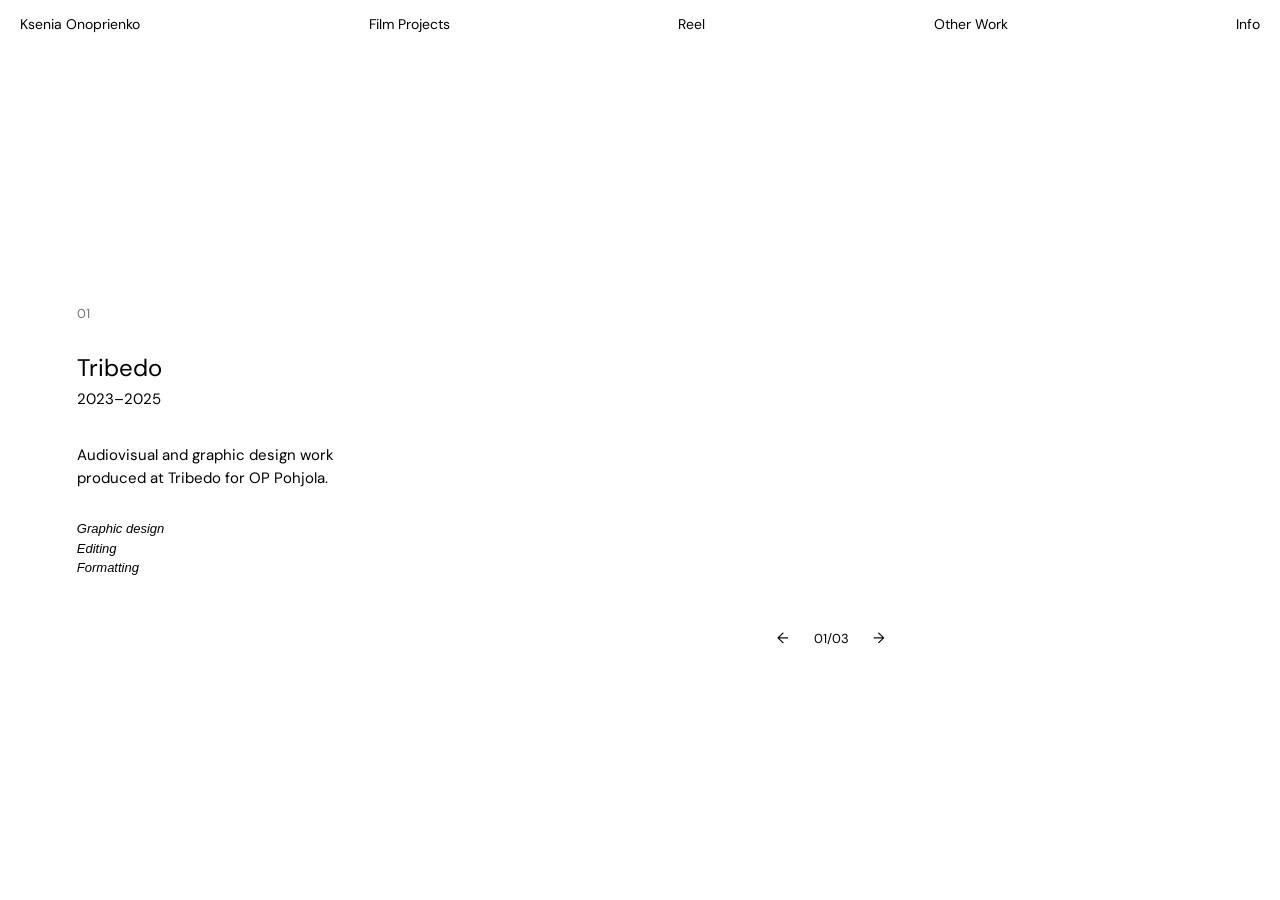
==== commit 1c35752e: "Add files via upload" ====
--- a/commercial.html
+++ b/commercial.html
@@ -27,54 +27,32 @@
 
     <nav>
 
-        <a
-            href="index.html"
-            class="site-name"
-        >
+        <a href="index.html" class="site-name">
             Ksenia Onoprienko
         </a>
 
 
         <div class="menu-item">
 
-            <a
-                href="index.html"
-                class="menu-button"
-            >
+            <a href="index.html" class="menu-button">
                 Film Projects
             </a>
 
             <div class="dropdown">
 
-                <a
-                    href="#"
-                    class="project-trigger"
-                    data-project="nakilla"
-                >
+                <a href="nakilla.html">
                     Näkillä on limaiset hiukset
                 </a>
 
-                <a
-                    href="#"
-                    class="project-trigger"
-                    data-project="mun-makuun"
-                >
+                <a href="munmakuun.html">
                     Mun makuun
                 </a>
 
-                <a
-                    href="#"
-                    class="project-trigger"
-                    data-project="limbo"
-                >
+                <a href="limbo.html">
                     Limbo
                 </a>
 
-                <a
-                    href="#"
-                    class="project-trigger"
-                    data-project="out-of-memory"
-                >
+                <a href="outofmemory.html">
                     Out of Memory
                 </a>
 
@@ -83,10 +61,7 @@
         </div>
 
 
-        <a
-            href="reel.html"
-            class="menu-button"
-        >
+        <a href="reel.html">
             Reel
         </a>
 
@@ -95,8 +70,7 @@
 
             <button
                 class="menu-button"
-                type="button"
-            >
+                type="button">
                 Other Work
             </button>
 
@@ -119,10 +93,7 @@
         </div>
 
 
-        <a
-            href="info.html"
-            class="menu-button"
-        >
+        <a href="info.html">
             Info
         </a>
 
@@ -269,7 +240,7 @@
                     </div>
 
                     <h1>
-                        Raja
+                        Tasanko Productions
                     </h1>
 
                     <p class="commercial-year">
@@ -278,7 +249,7 @@
 
                     <p class="commercial-description">
                         Four-part drama miniseries produced
-                        for Yle Areena Stories by Tasanko Productions Oy.
+                        for Yle Areena Stories.
                     </p>
 
                     <p class="commercial-role">
@@ -528,7 +499,7 @@
             </div>
 
             <h1>
-                You Are What You Eat
+                Mediawan Finland
             </h1>
 
             <p class="commercial-year">
@@ -538,7 +509,7 @@
             <p class="commercial-description">
                 Production work on the 5th season
                 of You Are What You Eat
-                at Mediawan Finland Oy.
+                for MTV Katsomo.
             </p>
 
             <p class="commercial-role">
--- a/style.css
+++ b/style.css
@@ -42,7 +42,7 @@
 
     width: 100vw;
 
-    padding: 15px 40px 0 40px;
+    padding: 15px 20px 0 20px;
 
     z-index: 999;
 }
@@ -113,119 +113,352 @@
     background-repeat: no-repeat;
 }
 
-/* =========================
-   PROJECT OVERLAY
-   ========================= */
-
-.project-overlay {
-    position: fixed;
-    inset: 0;
-
-    width: 100vw;
-    height: 100vh;
-
-    display: flex;
-    justify-content: center;
-    align-items: center;
-
-    z-index: 500;
-
-    opacity: 0;
-    visibility: hidden;
-
-    pointer-events: none;
-
-    transition: opacity 0.35s ease,
-                visibility 0.35s ease;
-}
-
-.project-overlay.active {
-    opacity: 1;
-    visibility: visible;
-    pointer-events: auto;
-}
-
-/* Image + information box */
-
-.project-content {
-    display: flex;
-    align-items: center;
-    justify-content: center;
-
-    gap: 50px;
-
-    max-width: 1100px;
-    max-height: 70vh;
-}
-
-/* Image */
-
-.project-image {
-    height: 60vh;
-    max-height: 600px;
-}
-
-.project-image img {
-    display: block;
-
-    width: auto;
-    height: 100%;
-
-    object-fit: contain;
-}
-
-
-/* White information box */
-
-.project-info {
-    width: 320px;
-
+/* =========================================================
+   FILM PROJECT PAGES
+========================================================= */
+
+.film-project-page {
     background: white;
     color: black;
-
-    padding: 40px;
-
+    min-height: 100vh;
+    padding-top: 80px;
+}
+
+
+/* =========================
+   PROJECT HEADING
+========================= */
+
+.film-project-heading {
+    padding: 14px 20px 3px 40px;
+}
+
+.film-project-heading h1 {
+    margin: 0;
+    font-size: 14px;
+    font-weight: 400;
+    line-height: 1.2;
+}
+
+.film-project-english {
+    margin: 3px 0 0 0;
+    font-size: 11px;
+    line-height: 1.2;
+}
+
+
+/* =========================
+   MAIN VIDEO
+========================= */
+
+.film-project-video {
+    width: 100%;
+    margin: 10px 0 20px 0;
+    padding: 0 40px;
+}
+
+.nakilla-video {
+    margin-bottom: 0;
+}
+
+.film-video-wrapper {
+    position: relative;
+    width: 70%;
+    margin: 0;
+    overflow: hidden;
+}
+
+.film-video-wrapper video {
+    display: block;
+    width: 100%;
+    height: auto;
+    clip-path: inset(17px 0 17px 0);
+    margin: 0;
+    padding: 0;
+}
+
+.outofmemory-video-wrapper video {
+    display: block;
+    width: 100%;
+    height: auto;
+    aspect-ratio: 2.39 / 1;
+}
+
+.film-video-wrapper iframe {
+    display: block;
+    width: 100%;
+    aspect-ratio: 16 / 9;
+    border: 0;
+}
+
+.limbo-video-wrapper {
+    width: 60%;
+    margin: 0;
+    overflow: hidden;
+}
+
+.limbo-video-wrapper video {
+    display: block;
+    width: 100%;
+    height: auto;
+}
+
+
+/* =========================
+   SOUND AND PAUSE BUTTON
+========================= */
+
+.film-sound-button {
+    position: absolute;
+
+    right: 20px;
+    bottom: 30px;
+    border: 1px solid rgba(255,255,255,0.8);
+    background: rgba(0,0,0,0.35);
+    color: white;
+    padding: 6px 9px;
+    font-family: inherit;
+    font-size: 10px;
+    cursor: pointer;
+    backdrop-filter: blur(4px);
+}
+
+.film-pause-button {
+    position: absolute;
+    right: 100px;
+    bottom: 30px;
+    border: 1px solid rgba(255,255,255,0.8);
+    background: rgba(0,0,0,0.35);
+    color: white;
+    padding: 6px 9px;
+    font-family: inherit;
+    font-size: 10px;
+    cursor: pointer;
+    backdrop-filter: blur(4px);
+}
+
+
+/* =========================
+   PROJECT INFORMATION
+========================= */
+
+.film-project-info {
+    display: grid;
+
+    grid-template-columns:
+        minmax(0, 0.4fr)
+        minmax(0, 0.4fr)
+        auto;
+
+    column-gap: 20px;
+
+    padding: 10px 40px 0 40px;
+
+    font-size: 11px;
+    line-height: 1.35;
+}
+
+
+.film-project-description {
+    max-width: 300px;
+}
+
+.film-project-description p {
+    margin: 0 0 10px 0;
+}
+
+
+.film-project-credits {
     display: flex;
     flex-direction: column;
-    justify-content: center;
-}
-
-
-.project-info h1 {
-    margin: 0 0 12px 0;
-
-    font-size: 22px;
-    font-weight: 400;
-    line-height: 1.15;
-}
-
-
-.project-year {
-    margin: 0 0 30px 0;
-
-    font-size: 15px;
-}
-
-
-.project-description {
-    margin: 0;
-
-    font-size: 15px;
-    line-height: 1.5;
-}
-
-.project-content {
-    cursor: pointer;
+    gap: 2px;
+}
+
+
+.film-credit {
+    display: flex;
+    gap: 8px;
+}
+
+
+.film-credit-role {
+    font-style: italic;
+}
+
+
+.film-project-year {
+    white-space: nowrap;
+    margin-left: -180px;
+}
+
+.limbo-project-info {
+    grid-template-columns:
+        minmax(0, 0.3fr)
+        minmax(0, 0.3fr)
+        auto;
+
+    column-gap: 20px;
+}
+
+.limbo-project-info .film-project-year {
+    margin-left: -45px;
+}
+
+/* =========================
+   OUTTAKES
+========================= */
+
+.film-outtakes {
+    margin-top: 90px;
+    padding-bottom: 30px;
+}
+
+
+.film-outtakes-heading {
+    padding: 0 40px 12px 40px;
+
+    font-size: 11px;
+}
+
+
+.film-outtakes-scroll {
+    display: flex;
+
+    gap: 6px;
+
+    width: 100%;
+
+    overflow-x: auto;
+    overflow-y: hidden;
+
+    padding: 0 40px;
+
+    scrollbar-width: none;
+}
+
+
+.film-outtakes-scroll::-webkit-scrollbar {
+    display: none;
+}
+
+
+.film-outtakes-scroll img {
+    flex: 0 0 auto;
+    width: 270px;
+    height: auto;
+    display: block;
+}
+
+.film-outtake-landscape {
+    width: 500px !important;
+    height: auto !important;
+    object-fit: contain;
+}
+
+.film-outtake-credit {
+    padding: 8px 40px 0 40px;
+    font-size: 10px;
+    line-height: 1.2;
+}
+
+/* =========================
+   MOBILE
+========================= */
+
+@media (max-width: 700px) {
+
+    /* Project heading */
+
+    .film-project-heading {
+        padding: 12px 12px 15px 12px;
+    }
+
+
+    /* Project information */
+
+    .film-project-info {
+        grid-template-columns: 1fr;
+        row-gap: 20px;
+        padding: 18px 12px 0 12px;
+    }
+
+    .film-project-description {
+        max-width: none;
+    }
+
+    .film-project-year {
+        order: -1;
+    }
+
+
+    /* Video */
+
+    .film-project-video {
+        padding-left: 12px;
+        padding-right: 12px;
+    }
+
+
+    /* Video controls */
+
+    .film-sound-button {
+        right: 12px;
+        bottom: 12px;
+    }
+
+    .film-pause-button {
+        right: 92px;
+        bottom: 12px;
+    }
+
+
+    /* Outtakes */
+
+    .film-outtakes {
+        margin-top: 55px;
+    }
+
+    .film-outtakes-heading {
+        padding-left: 12px;
+        padding-right: 12px;
+    }
+
+    .film-outtakes-scroll {
+        padding-left: 12px;
+        padding-right: 12px;
+    }
+
+    .film-outtakes-scroll img {
+        width: 210px;
+        height: auto;
+    }
+
+
+    /* Landscape outtake */
+
+    .film-outtake-landscape {
+        width: 280px !important;
+        height: 210px !important;
+    }
+
+
+    /* Outtake credit */
+
+    .film-outtake-credit {
+        padding-left: 12px;
+        padding-right: 12px;
+    }
+
 }
 
 /* --------------------
-   MOBILE
+   MOBILE (REEL PAGE)
 -------------------- */
 
 @media (max-width: 700px) {
 
     header {
-        padding: 20px;
+        padding: 15px 12px 0 12px;
     }
 }
 
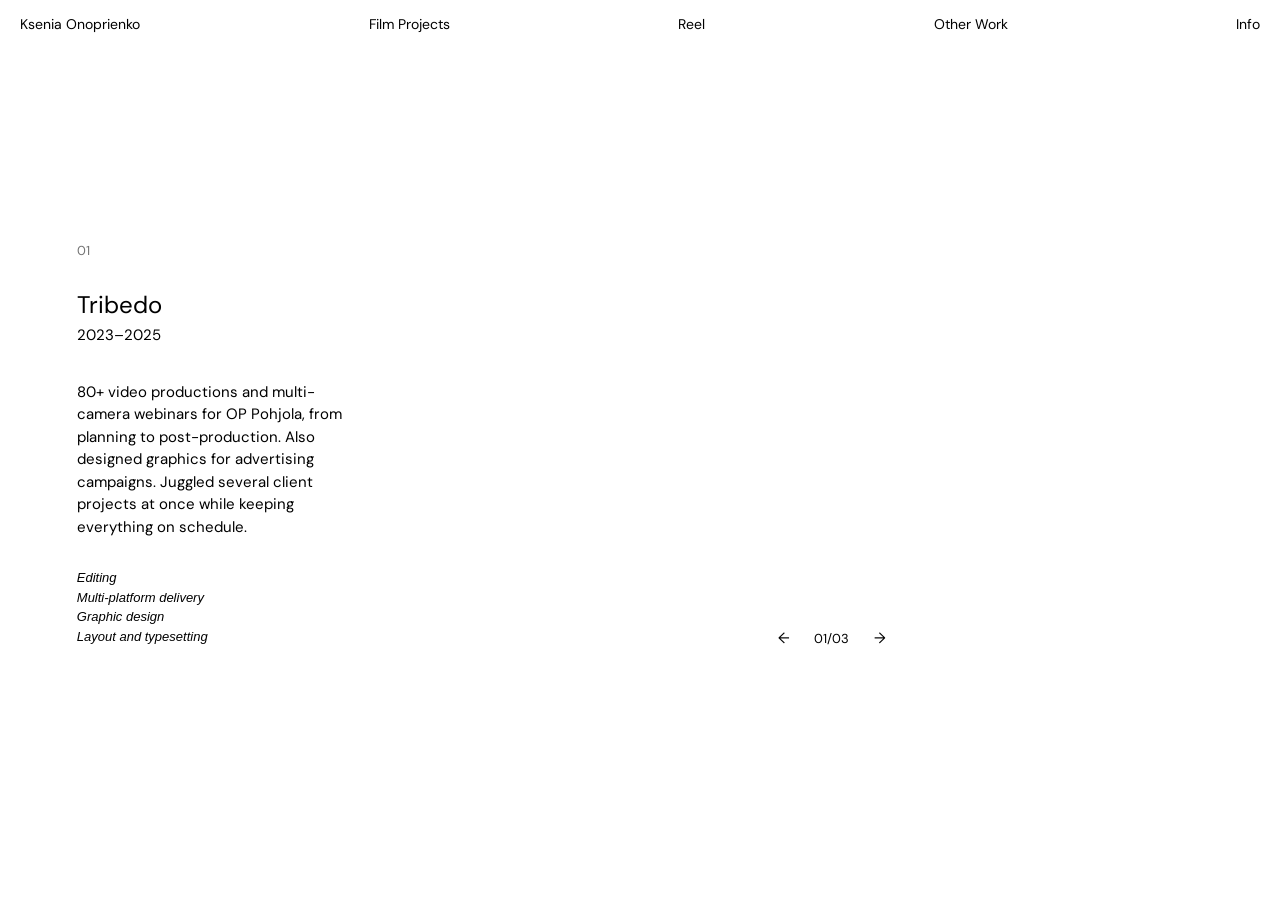
==== commit 485e10de: "Add files via upload" ====
--- a/commercial.html
+++ b/commercial.html
@@ -32,11 +32,13 @@
         </a>
 
 
-        <div class="menu-item">
-
-            <a href="index.html" class="menu-button">
+        <div class="menu-item info-hide">
+
+            <button
+                class="menu-button"
+                type="button">
                 Film Projects
-            </a>
+            </button>
 
             <div class="dropdown">
 
@@ -61,12 +63,12 @@
         </div>
 
 
-        <a href="reel.html">
+        <a href="reel.html" class="info-hide">
             Reel
         </a>
 
 
-        <div class="menu-item">
+        <div class="menu-item info-hide">
 
             <button
                 class="menu-button"
@@ -93,13 +95,111 @@
         </div>
 
 
-        <a href="info.html">
+        <button
+            class="menu-button info-button"
+            type="button"
+            id="info-button">
             Info
-        </a>
+        </button>
 
     </nav>
 
 </header>
+
+<!-- =========================
+     INFO OVERLAY
+     ========================= -->
+
+
+<div class="info-panel" id="info-panel">
+
+    <div class="info-content">
+
+        <main class="info-page-content">
+
+
+            <!-- TEXT -->
+
+            <section class="info-text">
+
+                <div class="info-description">
+
+                    <p>
+                        Ksenia Onoprienko is a Helsinki-based
+                        director and cinematographer working
+                        across fiction and documentary.
+                        Her films are sincere and emotionally grounded,
+                        exploring family, memory, and belonging
+                        through female stories.
+                    </p>
+
+                    <p>
+                        A graduate of Metropolia University of
+                        Applied Sciences in Film and Television,
+                        she moves between directing, editing, and
+                        cinematography, with the camera as her strongest tool.
+                        Alongside moving image, she works in photography
+                        and graphic design, and brings that visual thinking
+                        to fiction and documentary alike.
+                    </p>
+
+                    <p>
+                        Off set, you'll find her in the back row of
+                        an arthouse screening, wandering the city on foot,
+                        or at home with her cat Oskari.
+                    </p>
+
+                </div>
+
+            </section>
+
+
+            <!-- PHOTO -->
+
+            <section class="info-image">
+
+                <img
+                    src="https://res.cloudinary.com/hhucbfrh/image/upload/v1791051239/info_image.jpg"
+                    alt="Ksenia Onoprienko"
+                    class="info-photo info-photo-1">
+
+                <img
+                    src="https://res.cloudinary.com/hhucbfrh/image/upload/v1791051239/info_image.jpg"
+                    alt=""
+                    class="info-photo info-photo-2">
+
+                <img
+                    src="https://res.cloudinary.com/hhucbfrh/image/upload/v1791051239/info_image.jpg"
+                    alt=""
+                    class="info-photo info-photo-3">
+
+            </section>
+
+
+            <!-- FOOTER -->
+
+            <footer class="info-footer">
+
+                <a
+                    href="mailto:ksenia.onoprienkoo@gmail.com">
+                    ksenia.onoprienkoo@gmail.com
+                </a>
+
+                <a
+                    href="https://www.instagram.com/ksenia.onoprien/"
+                    target="_blank"
+                    rel="noopener noreferrer">
+                    @ksenia.onoprien
+                </a>
+
+            </footer>
+
+
+        </main>
+
+    </div>
+
+</div>
 
 
 <div id="smooth-wrapper">
@@ -133,14 +233,19 @@
                     </p>
 
                     <p class="commercial-description">
-                       Audiovisual and graphic design work
-                        produced at Tribedo for OP Pohjola.
+                       80+ video productions and multi-camera
+                       webinars for OP Pohjola, from planning
+                       to post-production. Also designed graphics
+                       for advertising campaigns. Juggled several
+                       client projects at once while keeping
+                       everything on schedule.
                     </p>
 
                     <p class="commercial-role">
+                        Editing<br>
+                        Multi-platform delivery<br>
                         Graphic design<br>
-                        Editing<br>
-                        Formatting
+                        Layout and typesetting
                     </p>
 
                 </div>
@@ -249,7 +354,17 @@
 
                     <p class="commercial-description">
                         Four-part drama miniseries produced
-                        for Yle Areena Stories.
+                        for Yle Areena Stories, gathering an
+                        estimated 30,000+ views on Meta platforms.
+                    </p>
+
+                    <p class="commercial-description">
+                        Shot on location in Giellajohka,
+                        a small Sámi village in northern Finland,
+                        across a mix of day and night shoots.
+                        As a camera and lighting assistant,
+                        I worked closely with the DP, and as DIT ran
+                        the on-set data workflow in OffShoot.
                     </p>
 
                     <p class="commercial-role">
@@ -365,10 +480,11 @@
                     </p>
 
                     <p class="commercial-description">
-                        Marketing videos created for the City
-                        of Espoo's upper secondary schools,
-                        joint application campaigns and
-                        new curriculum.
+                        Horizontal and vertical video content
+                        for social media and outdoor advertising,
+                        created in a three-person team.
+                        Campaigns reached an estimated
+                        4+ million impressions.
                     </p>
 
                     <p class="commercial-role">
@@ -448,15 +564,24 @@
             </p>
 
             <p class="commercial-description">
-                Marketing video created for
-                an event at
-                the Ami Foundation.
+                30-second Instagram Reel for
+                the Ami Foundation's seminar
+                'Potentiaali esiin! Työmarkkinoiden katveesta keskiöön'
+                (Unlock the Potential! From the Margins of
+                the Labour Market to the Centre).
+            </p>
+
+            <p class="commercial-description">
+                Planned, shot, edited and voiced by me,
+                with sound design and graphics following
+                the foundation's brand guidelines.
             </p>
 
             <p class="commercial-role">
                 Producer<br>
                 Cinematographer<br>
-                Editor
+                Editor<br>
+                Sound Designer
             </p>
 
         </div>
@@ -507,9 +632,16 @@
             </p>
 
             <p class="commercial-description">
-                Production work on the 5th season
-                of You Are What You Eat
-                for MTV Katsomo.
+                Production assistant on season 5 of<br>
+                'You Are What You Eat' for MTV Katsomo,
+                an eight-episode reality series following
+                celebrities through a healthier lifestyle change.
+            </p>
+
+            <p class="commercial-description">
+                Handled performer communication and support,
+                location scouting, catering, emails, organizing
+                and runner duties.
             </p>
 
             <p class="commercial-role">
@@ -577,163 +709,6 @@
 
 
 <!-- =========================
-     FILM PROJECT OVERLAYS
-========================= -->
-
-
-<div
-    id="nakilla-overlay"
-    class="project-overlay"
->
-
-    <div class="project-content">
-
-        <div class="project-image">
-
-            <img
-                src="https://res.cloudinary.com/hhucbfrh/image/upload/f_auto,q_auto,w_1600/image_1.jpg"
-                alt="Näkillä on limaiset hiukset"
-            >
-
-        </div>
-
-        <div class="project-info">
-
-            <h1>
-                Näkillä on limaiset hiukset
-            </h1>
-
-            <p class="project-year">
-                2026
-            </p>
-
-            <p class="project-description">
-                A coming-of-age summer drama about
-                friendship, family trauma and nostalgia.
-            </p>
-
-        </div>
-
-    </div>
-
-</div>
-
-
-<div
-    id="mun-makuun-overlay"
-    class="project-overlay"
->
-
-    <div class="project-content">
-
-        <div class="project-image">
-
-            <img
-                src="https://res.cloudinary.com/hhucbfrh/image/upload/f_auto,q_auto,w_1600/image_1.jpg"
-                alt="Mun makuun"
-            >
-
-        </div>
-
-        <div class="project-info">
-
-            <h1>
-                Mun makuun
-            </h1>
-
-            <p class="project-year">
-                2025
-            </p>
-
-            <p class="project-description">
-                A feel-good romantic comedy exploring
-                attraction, identity and relationships.
-            </p>
-
-        </div>
-
-    </div>
-
-</div>
-
-
-<div
-    id="limbo-overlay"
-    class="project-overlay"
->
-
-    <div class="project-content">
-
-        <div class="project-image">
-
-            <img
-                src="https://res.cloudinary.com/hhucbfrh/image/upload/f_auto,q_auto,w_1600/image_1.jpg"
-                alt="Limbo"
-            >
-
-        </div>
-
-        <div class="project-info">
-
-            <h1>
-                Limbo
-            </h1>
-
-            <p class="project-year">
-                2022
-            </p>
-
-            <p class="project-description">
-                A surreal journey through a strange
-                and ambiguous liminal space.
-            </p>
-
-        </div>
-
-    </div>
-
-</div>
-
-
-<div
-    id="out-of-memory-overlay"
-    class="project-overlay"
->
-
-    <div class="project-content">
-
-        <div class="project-image">
-
-            <img
-                src="https://res.cloudinary.com/hhucbfrh/image/upload/f_auto,q_auto,w_1600/image_1.jpg"
-                alt="Out of Memory"
-            >
-
-        </div>
-
-        <div class="project-info">
-
-            <h1>
-                Out of Memory
-            </h1>
-
-            <p class="project-year">
-                2023
-            </p>
-
-            <p class="project-description">
-                A science-fiction quest exploring
-                memory, identity and digital space.
-            </p>
-
-        </div>
-
-    </div>
-
-</div>
-
-
-<!-- =========================
      GSAP
 ========================= -->
 
--- a/style.css
+++ b/style.css
@@ -155,10 +155,6 @@
     width: 100%;
     margin: 10px 0 20px 0;
     padding: 0 40px;
-}
-
-.nakilla-video {
-    margin-bottom: 0;
 }
 
 .film-video-wrapper {
@@ -305,6 +301,260 @@
 }
 
 /* =========================
+   NÄKILLÄ VIDEO + POSTER
+========================= */
+
+.film-project-video {
+    width: 100%;
+    margin: 10px 0 20px 0;
+    padding: 0 40px;
+    box-sizing: border-box;
+}
+
+.nakilla-video {
+    margin-bottom: 0;
+}
+
+.nakilla-media {
+    display: flex;
+    align-items: center;
+    gap: 30px;
+    width: 100%;
+    margin: 0;
+    padding: 0;
+    box-sizing: border-box;
+}
+
+.nakilla-media .film-video-wrapper {
+    position: relative;
+    width: 70%;
+    flex: 0 0 70%;
+    margin: 0;
+    overflow: hidden;
+}
+
+.nakilla-media .film-video-wrapper video {
+    display: block;
+    width: 100%;
+    height: auto;
+    clip-path: inset(17px 0 17px 0);
+    margin: 0;
+    padding: 0;
+}
+
+.nakilla-poster {
+    flex: 1;
+    min-width: 0;
+    margin: 0;
+}
+
+.nakilla-poster img {
+    display: block;
+    width: 80%;
+    height: auto;
+    margin: 0 auto;
+}
+
+.nakilla-poster-credit {
+    width: 80%;
+    margin: 8px auto 0 auto;
+    font-size: 10px;
+    line-height: 1.2;
+}
+
+
+@media (max-width: 700px) {
+
+    .nakilla-media {
+        flex-direction: column;
+        width: 100%;
+        padding: 0 20px;
+        box-sizing: border-box;
+        gap: 30px;
+    }
+
+    .nakilla-media .film-video-wrapper {
+        width: 100%;
+        flex: none;
+    }
+
+    .nakilla-poster {
+        width: 150px;
+        flex: none;
+    }
+
+    .nakilla-poster img {
+        width: 150px;
+    }
+
+}
+
+/* =========================
+   MUN MAKUUN VIDEO + POSTER
+========================= */
+
+.munmakuun-video {
+    margin-bottom: 0;
+}
+
+.munmakuun-media {
+    display: flex;
+    align-items: center;
+    gap: 30px;
+    width: 100%;
+    margin: 0;
+    padding: 0;
+    box-sizing: border-box;
+}
+
+.munmakuun-media .film-video-wrapper {
+    position: relative;
+    width: 70%;
+    flex: 0 0 70%;
+    margin: 0;
+    overflow: hidden;
+}
+
+.munmakuun-media .film-video-wrapper iframe {
+    display: block;
+    width: 100%;
+    aspect-ratio: 16 / 9;
+    border: 0;
+}
+
+.munmakuun-poster {
+    flex: 1;
+    min-width: 0;
+    margin: 0;
+}
+
+.munmakuun-poster img {
+    display: block;
+    width: 80%;
+    height: auto;
+    margin: 0 auto;
+}
+
+.munmakuun-poster-credit {
+    width: 80%;
+    margin: 8px auto 0 auto;
+    font-size: 10px;
+    line-height: 1.2;
+}
+
+/* =========================
+   LIMBO VIDEO + POSTER
+========================= */
+
+.limbo-video {
+    margin-bottom: 0;
+}
+
+.limbo-media {
+    display: flex;
+    align-items: center;
+    gap: 30px;
+    width: 100%;
+    margin: 0;
+    padding: 0;
+    box-sizing: border-box;
+}
+
+.limbo-media .limbo-video-wrapper {
+    position: relative;
+    width: 60%;
+    flex: 0 0 60%;
+    margin: 0;
+    overflow: hidden;
+}
+
+.limbo-media .limbo-video-wrapper video {
+    display: block;
+    width: 100%;
+    height: auto;
+    aspect-ratio: 4 / 3;
+    object-fit: cover;
+    margin: 0;
+    padding: 0;
+}
+
+.limbo-poster {
+    flex: 1;
+    min-width: 0;
+    margin: 0;
+}
+
+.limbo-poster img {
+    display: block;
+    width: 60%;
+    height: auto;
+    margin: 0 auto;
+}
+
+.limbo-poster-credit {
+    width: 60%;
+    margin: 8px auto 0 auto;
+    font-size: 10px;
+    line-height: 1.2;
+}
+
+/* =========================
+   OUT OF MEMORY VIDEO + POSTER
+========================= */
+
+.outofmemory-video {
+    margin-bottom: 0;
+}
+
+.outofmemory-media {
+    display: flex;
+    align-items: center;
+    gap: 30px;
+    width: 100%;
+    margin: 0;
+    padding: 0;
+    box-sizing: border-box;
+}
+
+.outofmemory-media .outofmemory-video-wrapper {
+    position: relative;
+    width: 70%;
+    flex: 0 0 70%;
+    margin: 0;
+    overflow: hidden;
+}
+
+.outofmemory-media .outofmemory-video-wrapper video {
+    display: block;
+    width: 100%;
+    height: auto;
+    aspect-ratio: 2.39 / 1;
+    object-fit: cover;
+    margin: 0;
+    padding: 0;
+}
+
+.outofmemory-poster {
+    flex: 1;
+    min-width: 0;
+    margin: 0;
+}
+
+.outofmemory-poster img {
+    display: block;
+    width: 80%;
+    height: auto;
+    margin: 0 auto;
+}
+
+.outofmemory-poster-credit {
+    width: 80%;
+    margin: 8px auto 0 auto;
+    font-size: 10px;
+    line-height: 1.2;
+}
+
+/* =========================
    OUTTAKES
 ========================= */
 
@@ -359,6 +609,7 @@
     padding: 8px 40px 0 40px;
     font-size: 10px;
     line-height: 1.2;
+    opacity: 0.5;
 }
 
 /* =========================
@@ -550,7 +801,7 @@
     width: 100%;
     min-height: 100vh;
 
-    padding: 80px 6vw;
+    padding: 50px 6vw;
 
     display: flex;
     align-items: center;
@@ -566,7 +817,7 @@
 
 .commercial-text {
     flex: 0 0 22vw;
-    max-width: 280px;
+    max-width: 300px;
     align-self: center;
 }
 
@@ -599,7 +850,7 @@
 
 
 .commercial-role {
-    margin: 0 0 15px 0;
+    margin: 0 0 10px 0;
 
     font-size: 13px;
     line-height: 1.5;
@@ -774,7 +1025,7 @@
 
 .commercial-outtakes {
     width: 100%;
-    padding: 20px 6vw 100px 6vw;
+    padding: 20px 6vw 20px 6vw;
 
     background: white;
     color: black;
@@ -783,7 +1034,7 @@
 .outtakes-header {
     margin-bottom: 30px;
 
-    font-size: 15px;
+    font-size: 13px;
     line-height: 1;
 }
 
@@ -1124,73 +1375,119 @@
     pointer-events: none;
 }
 
-/* --------------------
-   INFO PAGE
--------------------- */
-
-.info-page {
-    background: white;
+/* =========================
+   INFO PANEL
+========================= */
+
+.info-open .info-hide {
+    display: none;
+}
+
+.info-open header,
+.info-open header a,
+.info-open header button {
     color: black;
 }
 
-.info-page .site-name,
-.info-page .menu-item:first-of-type .menu-button,
-.info-page .menu-item:first-of-type .dropdown a {
-    color: white;
-}
-
-.info-image {
+.info-panel {
     position: fixed;
+
     top: 0;
     left: 0;
 
-    width: 40vw;
+    width: 100vw;
     height: 100vh;
-}
-
-.info-image img {
+
+    background: #8BA14A;
+    color: black;
+
+    z-index: 998;
+
+    transform: translateY(-100%);
+    transition: transform 0.8s ease;
+
+    overflow: hidden;
+}
+
+
+.info-panel.is-open {
+    transform: translateY(0);
+}
+
+
+.info-content {
     width: 100%;
     height: 100%;
 
-    object-fit: cover;
-    display: block;
-}
-
-.info-text {
-    position: fixed;
-    top: 0;
-    right: 0;
-
-    width: 60vw;
-    height: 100vh;
+    box-sizing: border-box;
+
+    padding: 130px 40px 15px 40px;
 
     display: flex;
     flex-direction: column;
-    justify-content: center;
-    align-items: center;
-
-    text-align: left;
-}
-
-.info-text p {
-    width: 400px;
-    margin: 0;
-}
-
-.info-text p + p {
-    margin-top: 30px;
-}
-
-.info-text a {
-    color: inherit;
+}
+
+
+.info-page-content {
+    width: 100%;
+    height: 100%;
+
+    display: flex;
+    flex-direction: column;
+}
+
+.info-description {
+    font-size: 18px;
+    line-height: 1.35;
+    max-width: 700px;
+}
+
+.info-image {
+    display: flex;
+    margin-top: 5px;
+    margin-bottom: 30px;
+    gap: 0;
+}
+
+.info-photo {
+    display: block;
+
+    width: 180px;
+    height: auto;
+
+    margin: 0;
+    padding: 0;
+}
+
+
+.info-photo-1 {
+    filter: brightness(50%);
+}
+
+
+.info-photo-2 {
+    filter: brightness(75%);
+}
+
+
+.info-photo-3 {
+    filter: brightness(100%);
+}
+
+.info-footer {
+    margin-top: 0;
+    display: flex;
+    justify-content: space-between;
+    align-items: flex-end;
+    padding-top: 20px;
+    font-size: 12px;
+}
+
+.info-footer a {
+    color: black;
     text-decoration: none;
 }
 
-.info-text .email {
-    font-family: "EB Garamond", serif;
-    font-style: italic;
-}
-
-.info-text a:hover {
+.info-footer a:hover {
     text-decoration: underline;
 }
